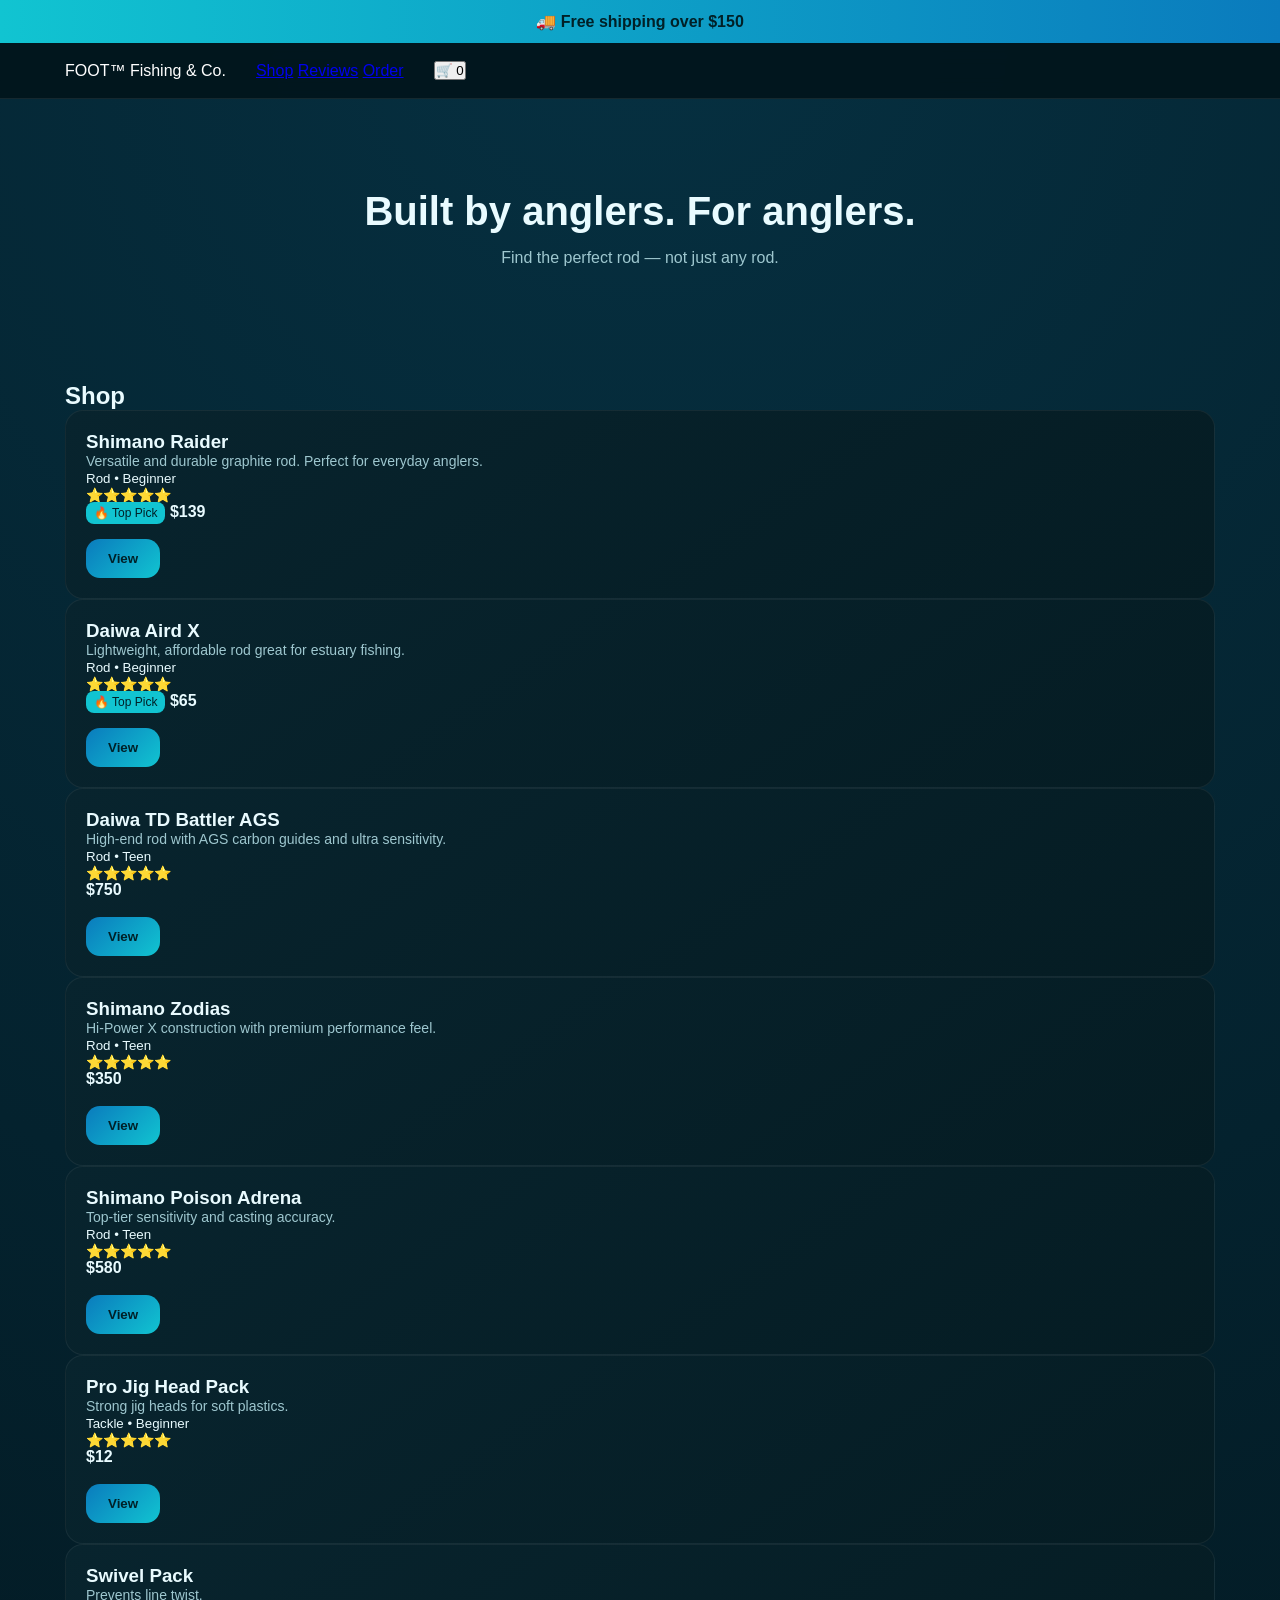
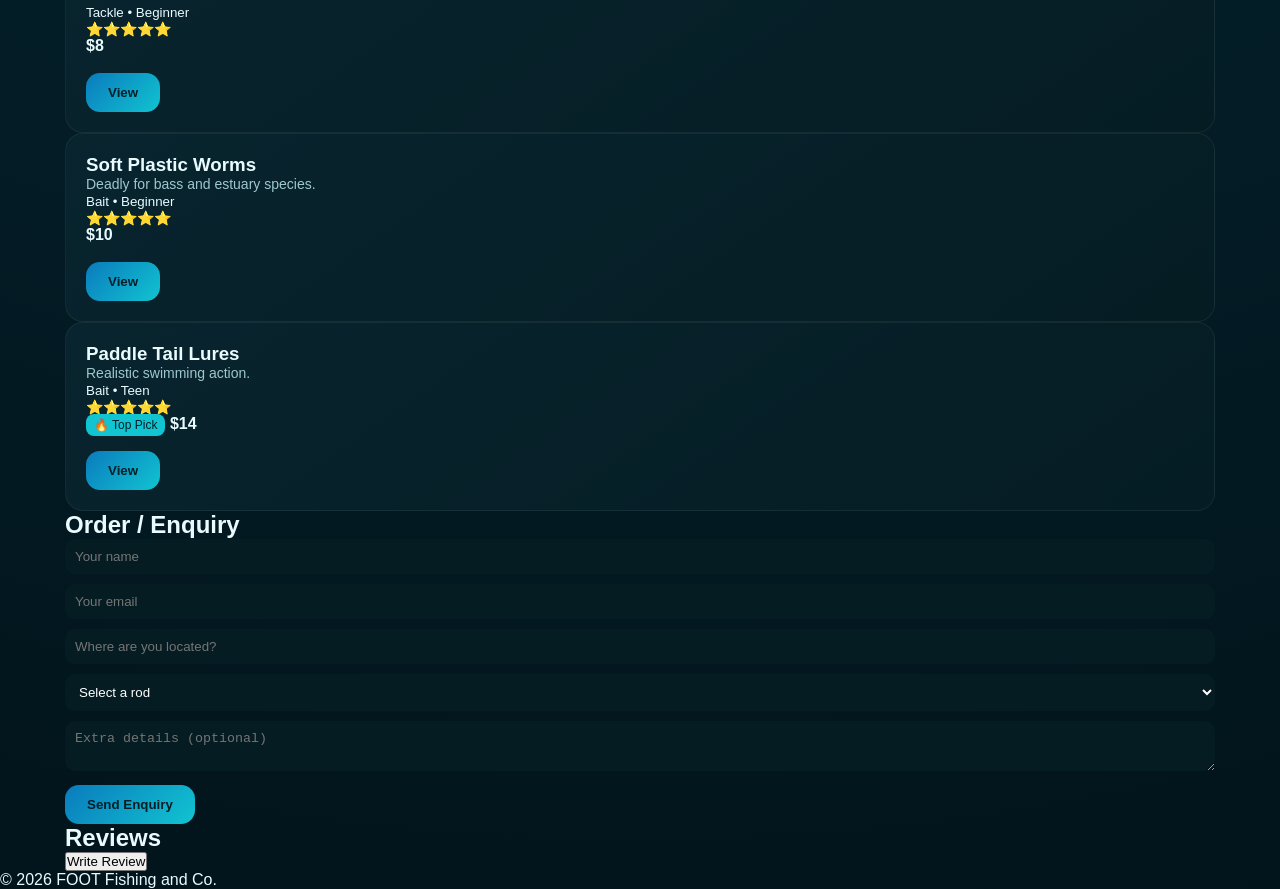
==== index.html @ 3fd2595d "Refactor index.html for brand and content updates" ====
<!doctype html>
<html lang="en">
<head>
<meta charset="utf-8">
<meta name="viewport" content="width=device-width,initial-scale=1">
<title>FOOT Fishing & Co.</title>

<link rel="stylesheet" href="styles.css">
</head>

<body>

<div class="shipping-bar">
🚚 Free shipping over $150
</div>

<header class="site-header">
<div class="container nav-wrap">

<div class="brand">FOOT™ Fishing & Co.</div>

<nav>
<a href="#shop">Shop</a>
<a href="#reviews">Reviews</a>
<a href="#contact">Order</a>
</nav>

<button id="cart-button">
🛒 <span id="cart-count">0</span>
</button>

</div>
</header>

<section class="hero">
<h1>Built by anglers. For anglers.</h1>
<p>Find the perfect rod — not just any rod.</p>
</section>

<!-- SHOP -->
<section id="shop" class="container">
<h2>Shop</h2>

<div id="product-grid"></div>
</section>

<!-- CONTACT / ORDER FORM -->
<section id="contact" class="container">
<h2>Order / Enquiry</h2>

<form id="order-form">

<input type="text" id="cust-name" placeholder="Your name" required>

<input type="email" id="cust-email" placeholder="Your email" required>

<input type="text" id="location" placeholder="Where are you located?" required>

<select id="product-select">
<option value="">Select a rod</option>
</select>

<textarea id="message" placeholder="Extra details (optional)"></textarea>

<button type="submit" class="btn primary">Send Enquiry</button>

</form>
</section>

<!-- REVIEWS -->
<section id="reviews" class="container">
<h2>Reviews</h2>

<button id="open-review">Write Review</button>

<div id="review-list"></div>
</section>

<footer>
© 2026 FOOT Fishing and Co.
</footer>

<script src="products.js"></script>
<script src="app.js"></script>

</body>
</html>
---- styles.css ----
:root{
  --bg:#02141b;
  --card:#08242e;
  --accent:#11c4d1;
  --accent2:#0a7bbd;
  --text:#e9fbff;
  --muted:#9ec7cf;
}

/* RESET */
*{
  box-sizing:border-box;
  margin:0;
  padding:0;
}

body{
  font-family:'Segoe UI', sans-serif;
  background:radial-gradient(circle at top,#063041,#02141b);
  color:var(--text);
}

/* LAYOUT */
.container{
  width:92%;
  max-width:1150px;
  margin:auto;
}

/* SHIPPING BAR */
.shipping-bar{
  text-align:center;
  padding:12px;
  font-weight:800;
  background:linear-gradient(90deg,#11c4d1,#0a7bbd);
  color:#012027;
}

/* HEADER */
.site-header{
  position:sticky;
  top:0;
  background:rgba(2,20,27,0.9);
  backdrop-filter:blur(10px);
  border-bottom:1px solid rgba(255,255,255,.08);
}

.nav-wrap{
  display:flex;
  align-items:center;
  padding:18px 0;
  gap:30px;
}

/* BRAND */
.brand{
  display:flex;
  align-items:center;
  gap:12px;
  text-decoration:none;
  color:white;
}

.brand-mark{
  background:linear-gradient(135deg,var(--accent2),var(--accent));
  padding:10px 14px;
  border-radius:12px;
  font-weight:900;
}

.brand-copy small{
  color:var(--muted);
  font-size:12px;
}

/* NAV */
.nav{
  margin-left:auto;
  display:flex;
  gap:40px;
}

.nav a{
  text-decoration:none;
  color:var(--muted);
  font-weight:700;
}

.nav a:hover{
  color:white;
}

/* HERO */
.hero{
  text-align:center;
  padding:90px 0;
}

.hero h1{
  font-size:40px;
}

.hero p{
  color:var(--muted);
  margin:15px 0 25px;
}

/* BUTTONS */
.btn{
  padding:12px 22px;
  border-radius:14px;
  border:none;
  font-weight:800;
  cursor:pointer;
  transition:.2s;
}

.btn.primary{
  background:linear-gradient(135deg,var(--accent2),var(--accent));
  color:#012027;
}

.btn.primary:hover{
  transform:scale(1.05);
}

/* CART BUTTON */
.cart-button{
  background:linear-gradient(135deg,var(--accent2),var(--accent));
  border:none;
  padding:10px 16px;
  border-radius:12px;
  font-weight:800;
  cursor:pointer;
  color:#012027;
}

/* SECTIONS */
.section{
  padding:60px 0;
}

/* FILTERS */
.filter-row{
  display:flex;
  gap:12px;
  margin-bottom:25px;
}

.filter{
  padding:10px 16px;
  border-radius:10px;
  background:#063041;
  color:var(--muted);
  border:none;
  cursor:pointer;
}

.filter.active,
.filter:hover{
  background:var(--accent);
  color:#012027;
}

/* PRODUCTS */
.product-grid{
  display:grid;
  grid-template-columns:repeat(auto-fit,minmax(260px,1fr));
  gap:25px;
}

.product-card{
  background:linear-gradient(145deg,#08242e,#051c23);
  border-radius:18px;
  padding:20px;
  border:1px solid rgba(255,255,255,.06);
}

.product-card:hover{
  transform:translateY(-6px);
}

.product-card p{
  color:var(--muted);
  font-size:14px;
}

/* BADGE */
.badge{
  background:var(--accent);
  color:#012027;
  padding:4px 8px;
  border-radius:8px;
  font-size:12px;
}

/* RATING */
.rating{
  color:#ffd700;
}

/* CART */
.cart-item{
  display:flex;
  justify-content:space-between;
  align-items:center;
  margin-bottom:10px;
  background:#051c23;
  padding:10px;
  border-radius:10px;
}

.qty-controls{
  display:flex;
  gap:10px;
}

.qty-controls button{
  padding:5px 10px;
  border:none;
  border-radius:6px;
  background:var(--accent);
  cursor:pointer;
}

/* SHIPPING PROGRESS */
.shipping-progress{
  background:#063041;
  padding:12px;
  border-radius:10px;
  margin-bottom:15px;
  text-align:center;
  font-weight:700;
}

.shipping-success{
  background:#11c4d1;
  color:#012027;
}

.progress-bar{
  height:8px;
  background:#02141b;
  border-radius:10px;
  margin-top:8px;
  overflow:hidden;
}

.progress-fill{
  height:100%;
  background:linear-gradient(90deg,#11c4d1,#0a7bbd);
  width:0%;
}

/* MODALS */
.modal{
  position:fixed;
  inset:0;
  display:none;
  justify-content:center;
  align-items:center;
  background:rgba(0,0,0,.6);
}

.modal:not(.hidden){
  display:flex;
}

.modal-box{
  background:var(--card);
  padding:25px;
  border-radius:16px;
  width:90%;
  max-width:500px;
}

.hidden{
  display:none !important;
}

/* FORM */
input, textarea, select{
  width:100%;
  padding:10px;
  margin-bottom:10px;
  border-radius:10px;
  border:none;
  background:#051c23;
  color:white;
}

/* FOOTER */
.site-footer{
  text-align:center;
  padding:25px;
  color:var(--muted);
}
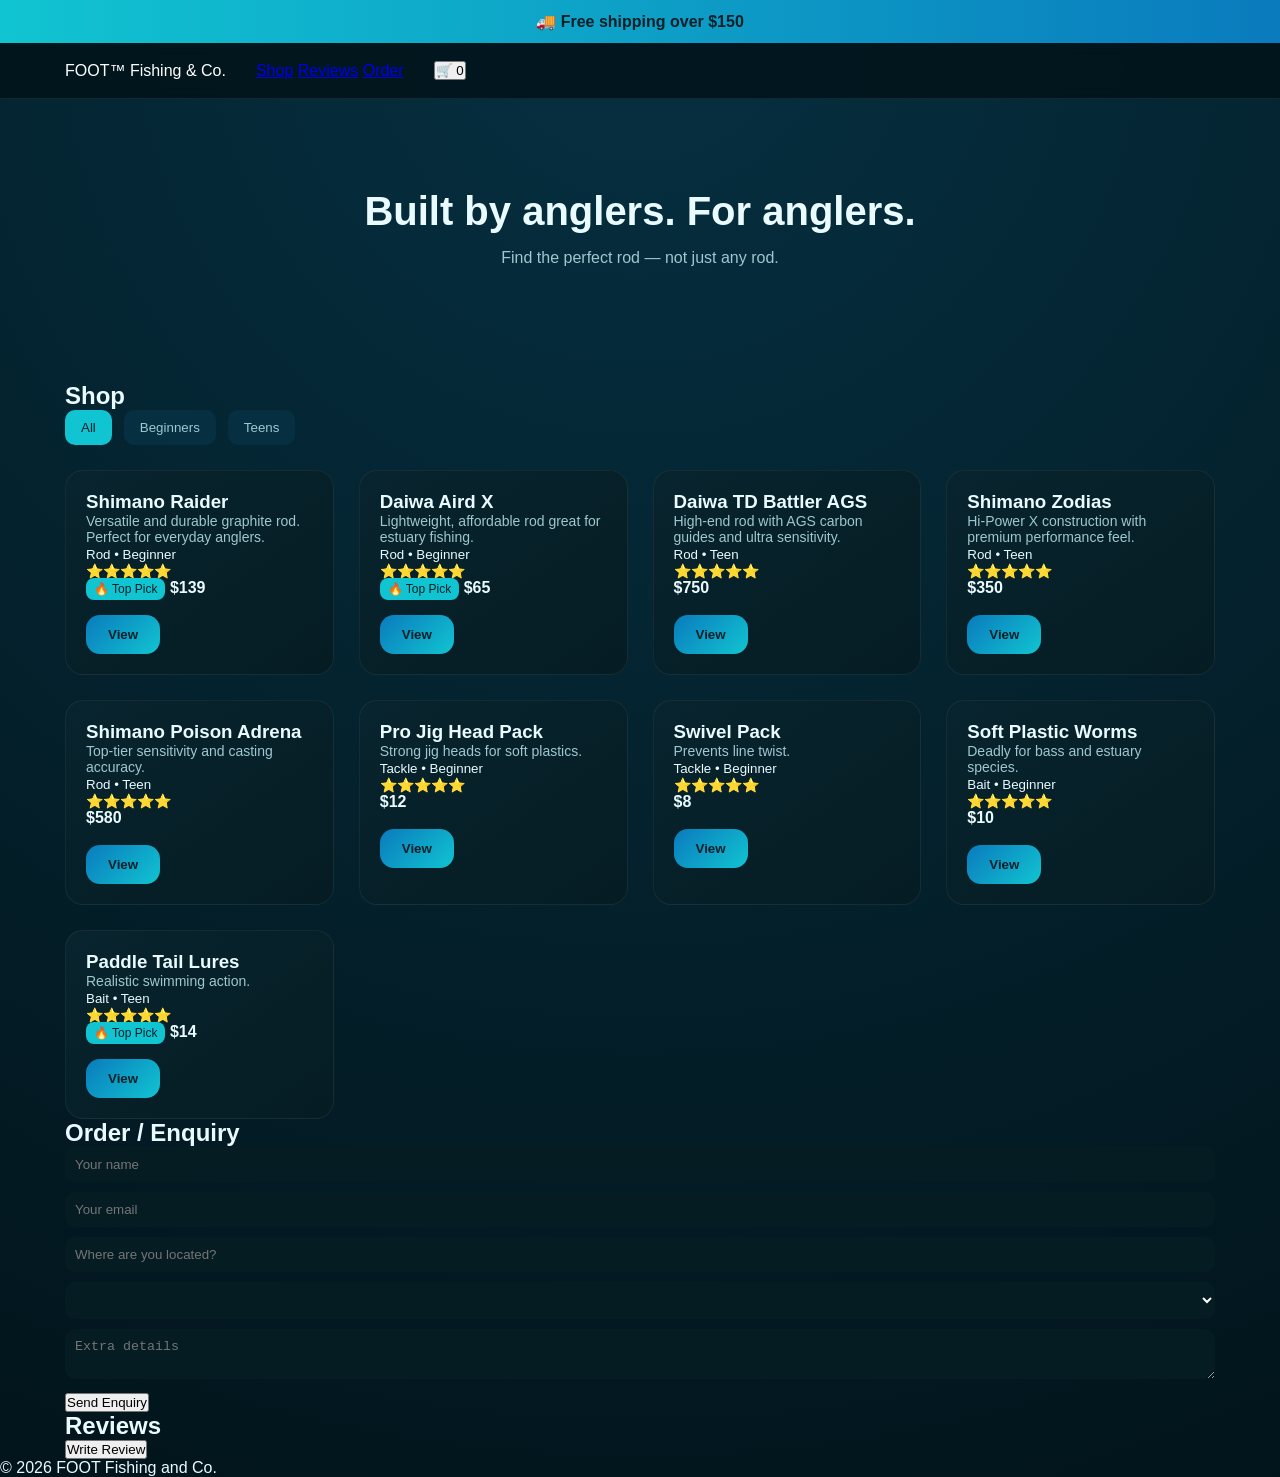
==== commit 8cd915fb: "Implement shop section and modals for cart and reviews Added shop section with product filters and c" ====
--- a/index.html
+++ b/index.html
@@ -37,32 +37,35 @@
 <p>Find the perfect rod — not just any rod.</p>
 </section>
 
-<!-- SHOP -->
 <section id="shop" class="container">
+
 <h2>Shop</h2>
 
-<div id="product-grid"></div>
+<div class="filter-row">
+<button class="filter active" data-category="all">All</button>
+<button class="filter" data-category="Beginner">Beginners</button>
+<button class="filter" data-category="Teen">Teens</button>
+</div>
+
+<div id="product-grid" class="product-grid"></div>
+
 </section>
 
-<!-- CONTACT / ORDER FORM -->
+<!-- ORDER FORM -->
 <section id="contact" class="container">
 <h2>Order / Enquiry</h2>
 
 <form id="order-form">
 
 <input type="text" id="cust-name" placeholder="Your name" required>
-
 <input type="email" id="cust-email" placeholder="Your email" required>
-
 <input type="text" id="location" placeholder="Where are you located?" required>
 
-<select id="product-select">
-<option value="">Select a rod</option>
-</select>
+<select id="product-select"></select>
 
-<textarea id="message" placeholder="Extra details (optional)"></textarea>
+<textarea id="message" placeholder="Extra details"></textarea>
 
-<button type="submit" class="btn primary">Send Enquiry</button>
+<button type="submit">Send Enquiry</button>
 
 </form>
 </section>
@@ -76,6 +79,51 @@
 <div id="review-list"></div>
 </section>
 
+<!-- CART -->
+<div class="modal hidden" id="cart-modal">
+<div class="modal-box">
+<button id="close-cart">Close</button>
+
+<h2>Your Cart</h2>
+
+<div id="shipping-progress"></div>
+
+<div id="cart-items"></div>
+<h3 id="cart-total">Total: $0</h3>
+</div>
+</div>
+
+<!-- PRODUCT MODAL -->
+<div class="modal hidden" id="product-modal">
+<div class="modal-box">
+<button id="close-product">Close</button>
+<div id="product-content"></div>
+</div>
+</div>
+
+<!-- REVIEW MODAL -->
+<div class="modal hidden" id="review-modal">
+<div class="modal-box">
+<button id="close-review">Close</button>
+
+<form id="review-form">
+<input id="review-name" placeholder="Name (or Anonymous)">
+<select id="review-product"></select>
+
+<select id="review-rating">
+<option value="5">5</option>
+<option value="4">4</option>
+<option value="3">3</option>
+</select>
+
+<input id="review-title" placeholder="Title" required>
+<textarea id="review-body"></textarea>
+
+<button type="submit">Post</button>
+</form>
+</div>
+</div>
+
 <footer>
 © 2026 FOOT Fishing and Co.
 </footer>
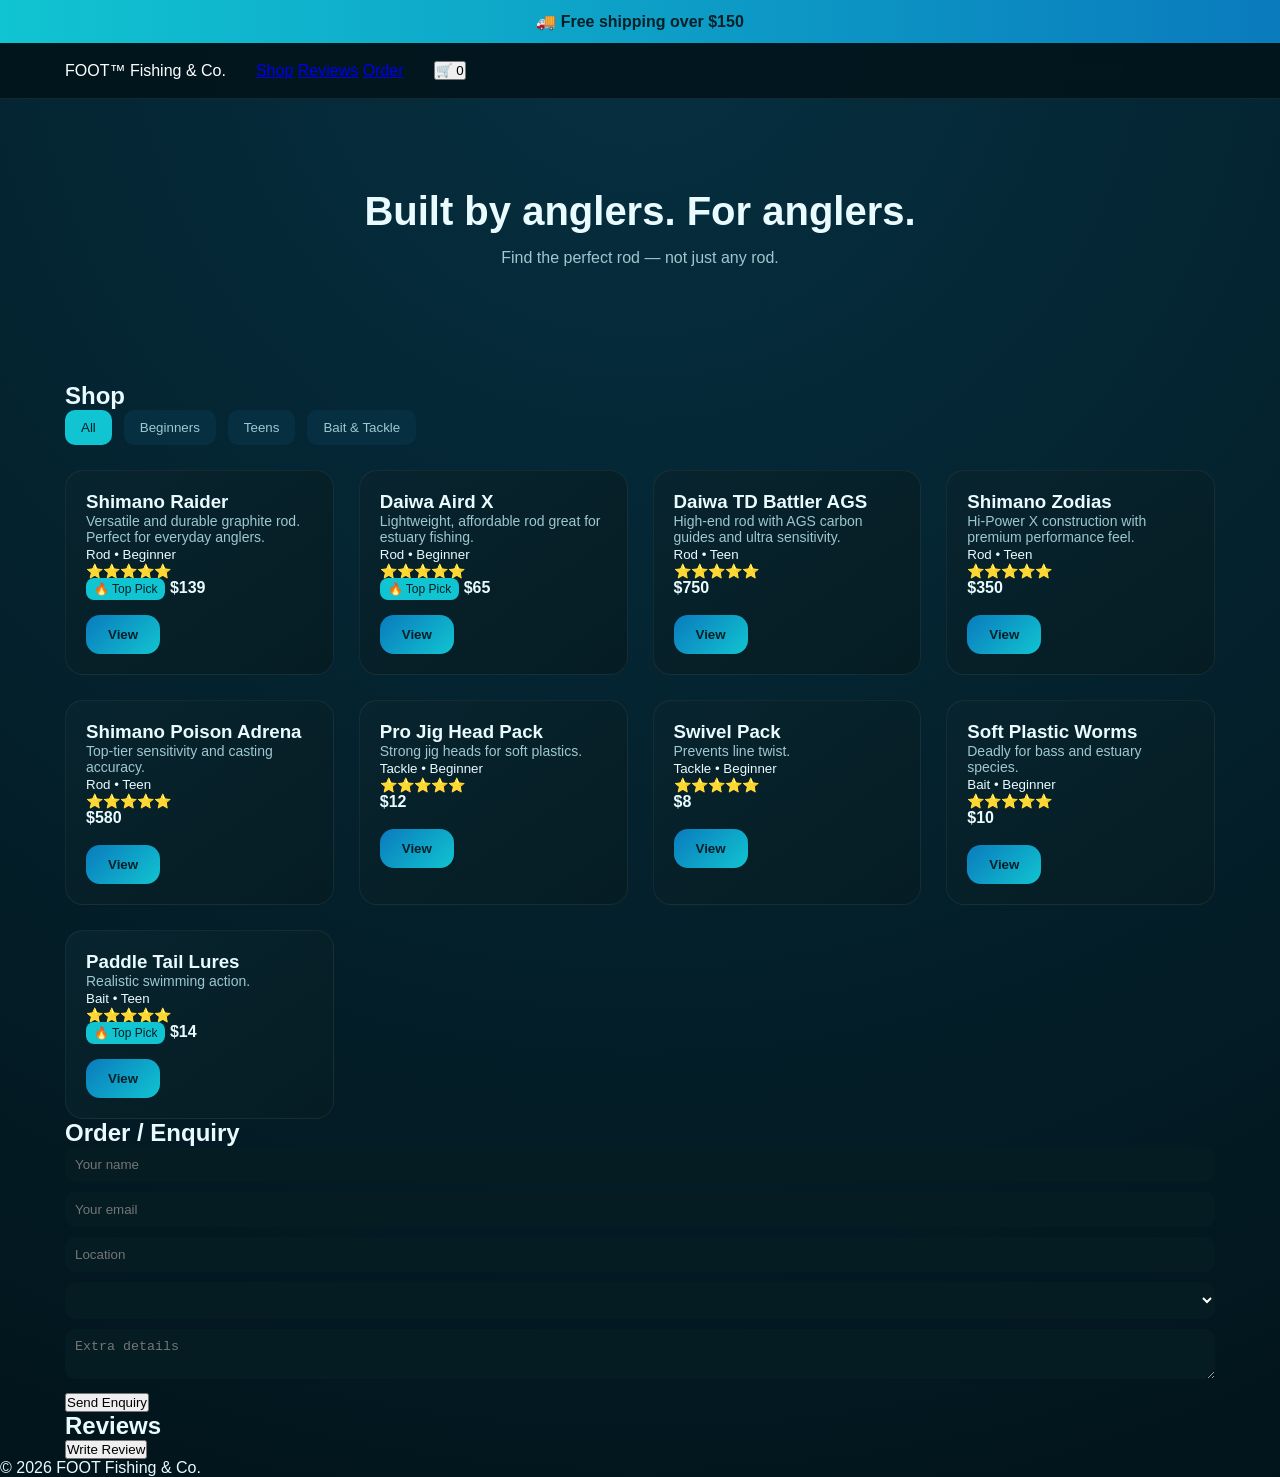
==== commit c06b6f1a: "Refactor HTML structure and update placeholders" ====
--- a/index.html
+++ b/index.html
@@ -25,9 +25,7 @@
 <a href="#contact">Order</a>
 </nav>
 
-<button id="cart-button">
-🛒 <span id="cart-count">0</span>
-</button>
+<button id="cart-button">🛒 <span id="cart-count">0</span></button>
 
 </div>
 </header>
@@ -45,28 +43,27 @@
 <button class="filter active" data-category="all">All</button>
 <button class="filter" data-category="Beginner">Beginners</button>
 <button class="filter" data-category="Teen">Teens</button>
+<button class="filter" data-category="Tackle">Bait & Tackle</button>
 </div>
 
 <div id="product-grid" class="product-grid"></div>
 
 </section>
 
-<!-- ORDER FORM -->
+<!-- ORDER -->
 <section id="contact" class="container">
 <h2>Order / Enquiry</h2>
 
 <form id="order-form">
-
-<input type="text" id="cust-name" placeholder="Your name" required>
-<input type="email" id="cust-email" placeholder="Your email" required>
-<input type="text" id="location" placeholder="Where are you located?" required>
+<input id="cust-name" placeholder="Your name" required>
+<input id="cust-email" placeholder="Your email" required>
+<input id="location" placeholder="Location" required>
 
 <select id="product-select"></select>
 
 <textarea id="message" placeholder="Extra details"></textarea>
 
 <button type="submit">Send Enquiry</button>
-
 </form>
 </section>
 
@@ -75,7 +72,6 @@
 <h2>Reviews</h2>
 
 <button id="open-review">Write Review</button>
-
 <div id="review-list"></div>
 </section>
 
@@ -87,9 +83,9 @@
 <h2>Your Cart</h2>
 
 <div id="shipping-progress"></div>
-
 <div id="cart-items"></div>
 <h3 id="cart-total">Total: $0</h3>
+
 </div>
 </div>
 
@@ -107,7 +103,7 @@
 <button id="close-review">Close</button>
 
 <form id="review-form">
-<input id="review-name" placeholder="Name (or Anonymous)">
+<input id="review-name" placeholder="Name (optional)">
 <select id="review-product"></select>
 
 <select id="review-rating">
@@ -125,7 +121,7 @@
 </div>
 
 <footer>
-© 2026 FOOT Fishing and Co.
+© 2026 FOOT Fishing & Co.
 </footer>
 
 <script src="products.js"></script>
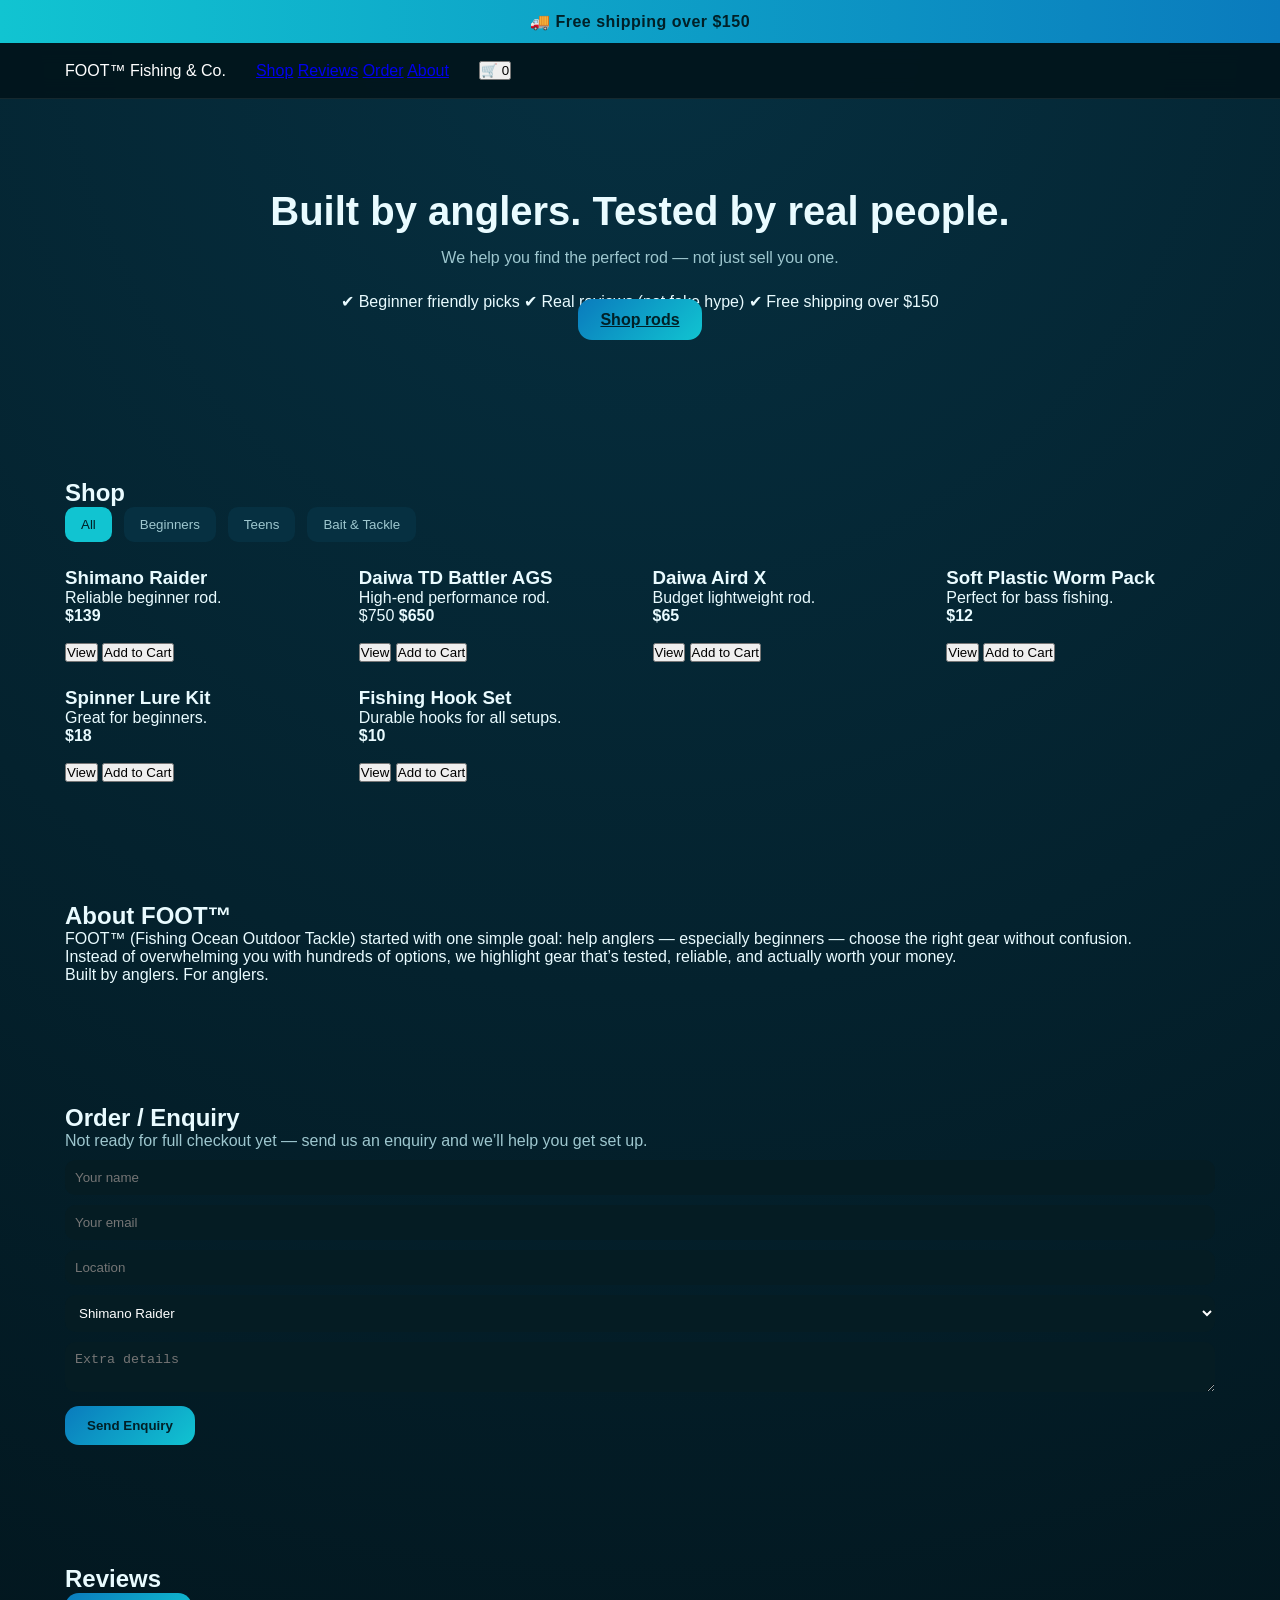
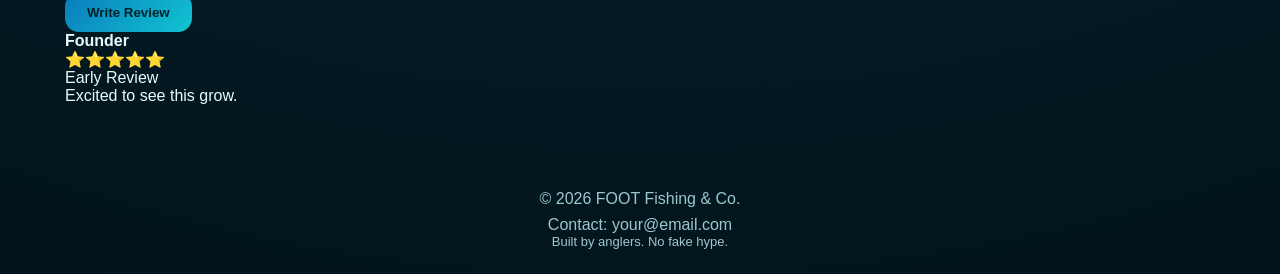
==== commit 4addc4b9: "Update index.html" ====
--- a/index.html
+++ b/index.html
@@ -23,6 +23,7 @@
 <a href="#shop">Shop</a>
 <a href="#reviews">Reviews</a>
 <a href="#contact">Order</a>
+<a href="#about">About</a>
 </nav>
 
 <button id="cart-button">🛒 <span id="cart-count">0</span></button>
@@ -30,12 +31,26 @@
 </div>
 </header>
 
+<!-- HERO -->
 <section class="hero">
-<h1>Built by anglers. For anglers.</h1>
-<p>Find the perfect rod — not just any rod.</p>
+<div class="container">
+
+<h1>Built by anglers. Tested by real people.</h1>
+<p>We help you find the perfect rod — not just sell you one.</p>
+
+<div class="hero-trust">
+<span>✔ Beginner friendly picks</span>
+<span>✔ Real reviews (not fake hype)</span>
+<span>✔ Free shipping over $150</span>
+</div>
+
+<a href="#shop" class="btn primary">Shop rods</a>
+
+</div>
 </section>
 
-<section id="shop" class="container">
+<!-- SHOP -->
+<section id="shop" class="container section">
 
 <h2>Shop</h2>
 
@@ -50,9 +65,33 @@
 
 </section>
 
+<!-- ABOUT (TRUST BOOST) -->
+<section id="about" class="container section">
+<h2>About FOOT™</h2>
+
+<p>
+FOOT™ (Fishing Ocean Outdoor Tackle) started with one simple goal:
+help anglers — especially beginners — choose the right gear without confusion.
+</p>
+
+<p>
+Instead of overwhelming you with hundreds of options, we highlight gear that’s
+tested, reliable, and actually worth your money.
+</p>
+
+<p>
+Built by anglers. For anglers.
+</p>
+
+</section>
+
 <!-- ORDER -->
-<section id="contact" class="container">
+<section id="contact" class="container section">
 <h2>Order / Enquiry</h2>
+
+<p style="color:var(--muted); margin-bottom:10px;">
+Not ready for full checkout yet — send us an enquiry and we’ll help you get set up.
+</p>
 
 <form id="order-form">
 <input id="cust-name" placeholder="Your name" required>
@@ -63,15 +102,15 @@
 
 <textarea id="message" placeholder="Extra details"></textarea>
 
-<button type="submit">Send Enquiry</button>
+<button type="submit" class="btn primary">Send Enquiry</button>
 </form>
 </section>
 
 <!-- REVIEWS -->
-<section id="reviews" class="container">
+<section id="reviews" class="container section">
 <h2>Reviews</h2>
 
-<button id="open-review">Write Review</button>
+<button id="open-review" class="btn primary">Write Review</button>
 <div id="review-list"></div>
 </section>
 
@@ -115,13 +154,22 @@
 <input id="review-title" placeholder="Title" required>
 <textarea id="review-body"></textarea>
 
-<button type="submit">Post</button>
+<button type="submit" class="btn primary">Post</button>
 </form>
 </div>
 </div>
 
-<footer>
-© 2026 FOOT Fishing & Co.
+<!-- FOOTER (TRUST BOOST) -->
+<footer class="site-footer">
+<p>© 2026 FOOT Fishing & Co.</p>
+
+<p style="margin-top:8px;">
+Contact: your@email.com
+</p>
+
+<p style="font-size:13px; color:var(--muted);">
+Built by anglers. No fake hype.
+</p>
 </footer>
 
 <script src="products.js"></script>
--- a/styles.css
+++ b/styles.css
@@ -34,6 +34,7 @@
   font-weight:800;
   background:linear-gradient(90deg,#11c4d1,#0a7bbd);
   color:#012027;
+  letter-spacing:.5px;
 }
 
 /* HEADER */
@@ -84,6 +85,7 @@
   text-decoration:none;
   color:var(--muted);
   font-weight:700;
+  transition:.2s;
 }
 
 .nav a:hover{
@@ -133,6 +135,11 @@
   font-weight:800;
   cursor:pointer;
   color:#012027;
+  transition:.2s;
+}
+
+.cart-button:hover{
+  transform:scale(1.05);
 }
 
 /* SECTIONS */
@@ -154,6 +161,7 @@
   color:var(--muted);
   border:none;
   cursor:pointer;
+  transition:.2s;
 }
 
 .filter.active,
@@ -174,6 +182,7 @@
   border-radius:18px;
   padding:20px;
   border:1px solid rgba(255,255,255,.06);
+  transition:.2s;
 }
 
 .product-card:hover{
@@ -229,27 +238,30 @@
   padding:12px;
   border-radius:10px;
   margin-bottom:15px;
+  font-weight:700;
   text-align:center;
-  font-weight:700;
-}
-
+}
+
+/* SUCCESS STATE */
 .shipping-success{
   background:#11c4d1;
   color:#012027;
 }
 
+/* PROGRESS BAR */
 .progress-bar{
   height:8px;
   background:#02141b;
   border-radius:10px;
+  overflow:hidden;
   margin-top:8px;
-  overflow:hidden;
 }
 
 .progress-fill{
   height:100%;
   background:linear-gradient(90deg,#11c4d1,#0a7bbd);
   width:0%;
+  transition:.4s;
 }
 
 /* MODALS */
@@ -274,6 +286,7 @@
   max-width:500px;
 }
 
+/* HIDDEN */
 .hidden{
   display:none !important;
 }
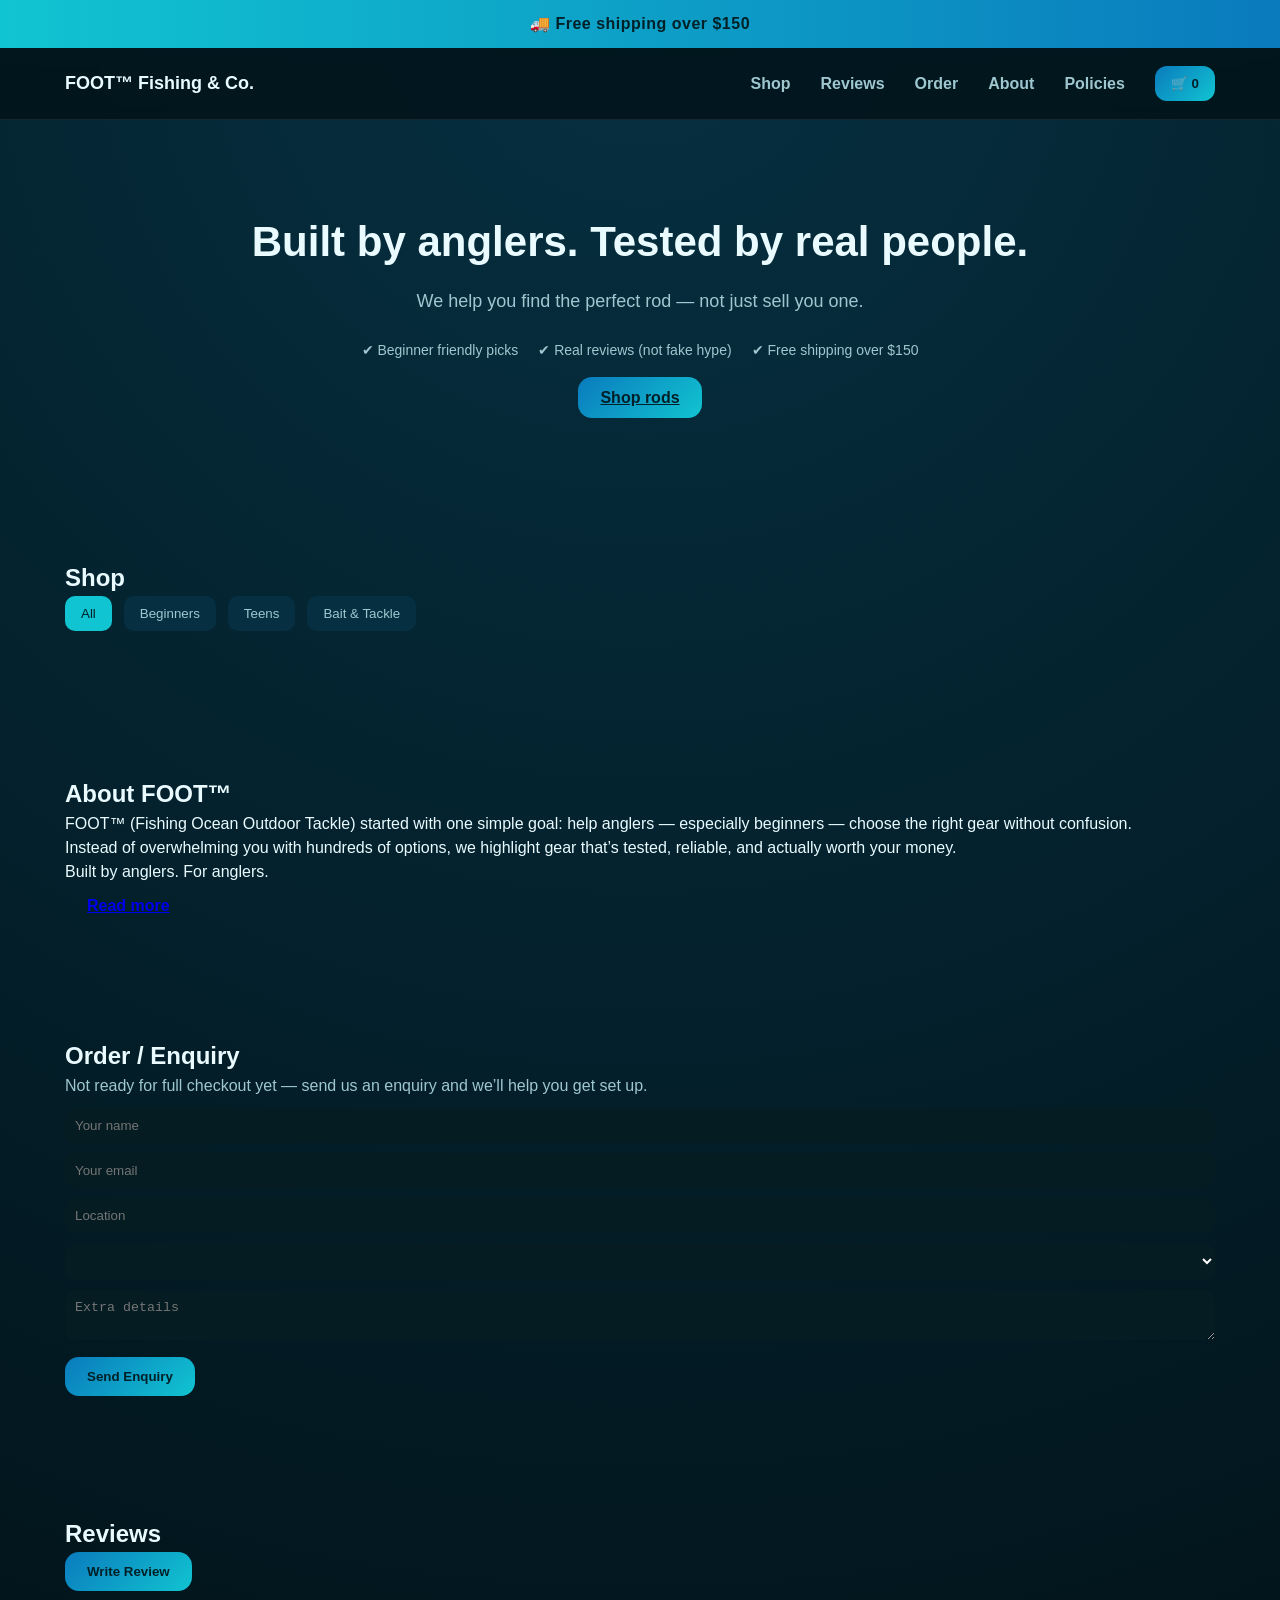
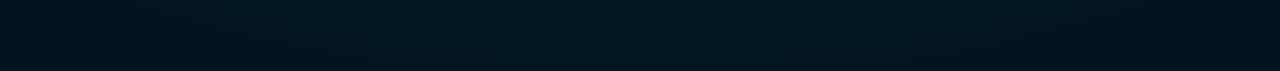
==== commit c6f553da: "Update index.html with new policies link and cart button Added a link to the policies page and updat" ====
--- a/index.html
+++ b/index.html
@@ -6,6 +6,12 @@
 <title>FOOT Fishing & Co.</title>
 
 <link rel="stylesheet" href="styles.css">
+
+<!-- ✅ Manifest (app feel) -->
+<link rel="manifest" href="manifest.json">
+
+<!-- ✅ Favicon -->
+<link rel="icon" type="image/png" href="logo.png">
 </head>
 
 <body>
@@ -19,14 +25,17 @@
 
 <div class="brand">FOOT™ Fishing & Co.</div>
 
-<nav>
+<nav class="nav">
 <a href="#shop">Shop</a>
 <a href="#reviews">Reviews</a>
 <a href="#contact">Order</a>
 <a href="#about">About</a>
+<a href="policies.html">Policies</a> <!-- ✅ NEW -->
 </nav>
 
-<button id="cart-button">🛒 <span id="cart-count">0</span></button>
+<button id="cart-button" class="cart-button">
+🛒 <span id="cart-count">0</span>
+</button>
 
 </div>
 </header>
@@ -83,6 +92,11 @@
 Built by anglers. For anglers.
 </p>
 
+<!-- ✅ Link to full page -->
+<p style="margin-top:10px;">
+<a href="about.html" class="btn">Read more</a>
+</p>
+
 </section>
 
 <!-- ORDER -->
@@ -121,7 +135,7 @@
 
 <h2>Your Cart</h2>
 
-<div id="shipping-progress"></div>
+<div id="shipping-progress" class="shipping-progress"></div>
 <div id="cart-items"></div>
 <h3 id="cart-total">Total: $0</h3>
 
@@ -152,28 +166,4 @@
 </select>
 
 <input id="review-title" placeholder="Title" required>
-<textarea id="review-body"></textarea>
-
-<button type="submit" class="btn primary">Post</button>
-</form>
-</div>
-</div>
-
-<!-- FOOTER (TRUST BOOST) -->
-<footer class="site-footer">
-<p>© 2026 FOOT Fishing & Co.</p>
-
-<p style="margin-top:8px;">
-Contact: your@email.com
-</p>
-
-<p style="font-size:13px; color:var(--muted);">
-Built by anglers. No fake hype.
-</p>
-</footer>
-
-<script src="products.js"></script>
-<script src="app.js"></script>
-
-</body>
-</html>
+<textarea id="review-body"></
--- a/styles.css
+++ b/styles.css
@@ -18,6 +18,7 @@
   font-family:'Segoe UI', sans-serif;
   background:radial-gradient(circle at top,#063041,#02141b);
   color:var(--text);
+  line-height:1.5;
 }
 
 /* LAYOUT */
@@ -44,6 +45,7 @@
   background:rgba(2,20,27,0.9);
   backdrop-filter:blur(10px);
   border-bottom:1px solid rgba(255,255,255,.08);
+  z-index:10;
 }
 
 .nav-wrap{
@@ -55,40 +57,25 @@
 
 /* BRAND */
 .brand{
-  display:flex;
-  align-items:center;
-  gap:12px;
+  font-weight:900;
+  font-size:18px;
+}
+
+/* NAV */
+nav{
+  margin-left:auto;
+  display:flex;
+  gap:30px;
+}
+
+nav a{
   text-decoration:none;
-  color:white;
-}
-
-.brand-mark{
-  background:linear-gradient(135deg,var(--accent2),var(--accent));
-  padding:10px 14px;
-  border-radius:12px;
-  font-weight:900;
-}
-
-.brand-copy small{
-  color:var(--muted);
-  font-size:12px;
-}
-
-/* NAV */
-.nav{
-  margin-left:auto;
-  display:flex;
-  gap:40px;
-}
-
-.nav a{
-  text-decoration:none;
   color:var(--muted);
   font-weight:700;
   transition:.2s;
 }
 
-.nav a:hover{
+nav a:hover{
   color:white;
 }
 
@@ -99,12 +86,24 @@
 }
 
 .hero h1{
-  font-size:40px;
+  font-size:42px;
 }
 
 .hero p{
   color:var(--muted);
   margin:15px 0 25px;
+  font-size:18px;
+}
+
+/* HERO TRUST */
+.hero-trust{
+  display:flex;
+  justify-content:center;
+  gap:20px;
+  flex-wrap:wrap;
+  margin-bottom:25px;
+  font-size:14px;
+  color:var(--muted);
 }
 
 /* BUTTONS */
@@ -127,7 +126,7 @@
 }
 
 /* CART BUTTON */
-.cart-button{
+#cart-button{
   background:linear-gradient(135deg,var(--accent2),var(--accent));
   border:none;
   padding:10px 16px;
@@ -138,7 +137,7 @@
   transition:.2s;
 }
 
-.cart-button:hover{
+#cart-button:hover{
   transform:scale(1.05);
 }
 
@@ -152,6 +151,7 @@
   display:flex;
   gap:12px;
   margin-bottom:25px;
+  flex-wrap:wrap;
 }
 
 .filter{
@@ -183,12 +183,17 @@
   padding:20px;
   border:1px solid rgba(255,255,255,.06);
   transition:.2s;
+  position:relative;
 }
 
 .product-card:hover{
   transform:translateY(-6px);
 }
 
+.product-card h3{
+  margin-bottom:8px;
+}
+
 .product-card p{
   color:var(--muted);
   font-size:14px;
@@ -196,16 +201,40 @@
 
 /* BADGE */
 .badge{
+  position:absolute;
+  top:12px;
+  right:12px;
   background:var(--accent);
   color:#012027;
   padding:4px 8px;
   border-radius:8px;
   font-size:12px;
+  font-weight:700;
 }
 
 /* RATING */
 .rating{
   color:#ffd700;
+  margin:8px 0;
+}
+
+/* PRICE */
+.price{
+  margin:10px 0;
+  font-size:18px;
+}
+
+.old{
+  text-decoration:line-through;
+  color:var(--muted);
+  margin-right:8px;
+}
+
+/* CARD ACTIONS */
+.card-actions{
+  display:flex;
+  gap:10px;
+  margin-top:10px;
 }
 
 /* CART */
@@ -217,19 +246,6 @@
   background:#051c23;
   padding:10px;
   border-radius:10px;
-}
-
-.qty-controls{
-  display:flex;
-  gap:10px;
-}
-
-.qty-controls button{
-  padding:5px 10px;
-  border:none;
-  border-radius:6px;
-  background:var(--accent);
-  cursor:pointer;
 }
 
 /* SHIPPING PROGRESS */
@@ -240,28 +256,6 @@
   margin-bottom:15px;
   font-weight:700;
   text-align:center;
-}
-
-/* SUCCESS STATE */
-.shipping-success{
-  background:#11c4d1;
-  color:#012027;
-}
-
-/* PROGRESS BAR */
-.progress-bar{
-  height:8px;
-  background:#02141b;
-  border-radius:10px;
-  overflow:hidden;
-  margin-top:8px;
-}
-
-.progress-fill{
-  height:100%;
-  background:linear-gradient(90deg,#11c4d1,#0a7bbd);
-  width:0%;
-  transition:.4s;
 }
 
 /* MODALS */
@@ -302,9 +296,18 @@
   color:white;
 }
 
+/* REVIEWS */
+#review-list{
+  display:grid;
+  gap:20px;
+  margin-top:20px;
+}
+
 /* FOOTER */
 .site-footer{
   text-align:center;
-  padding:25px;
-  color:var(--muted);
-}
+  padding:30px;
+  color:var(--muted);
+  border-top:1px solid rgba(255,255,255,.08);
+  margin-top:40px;
+}
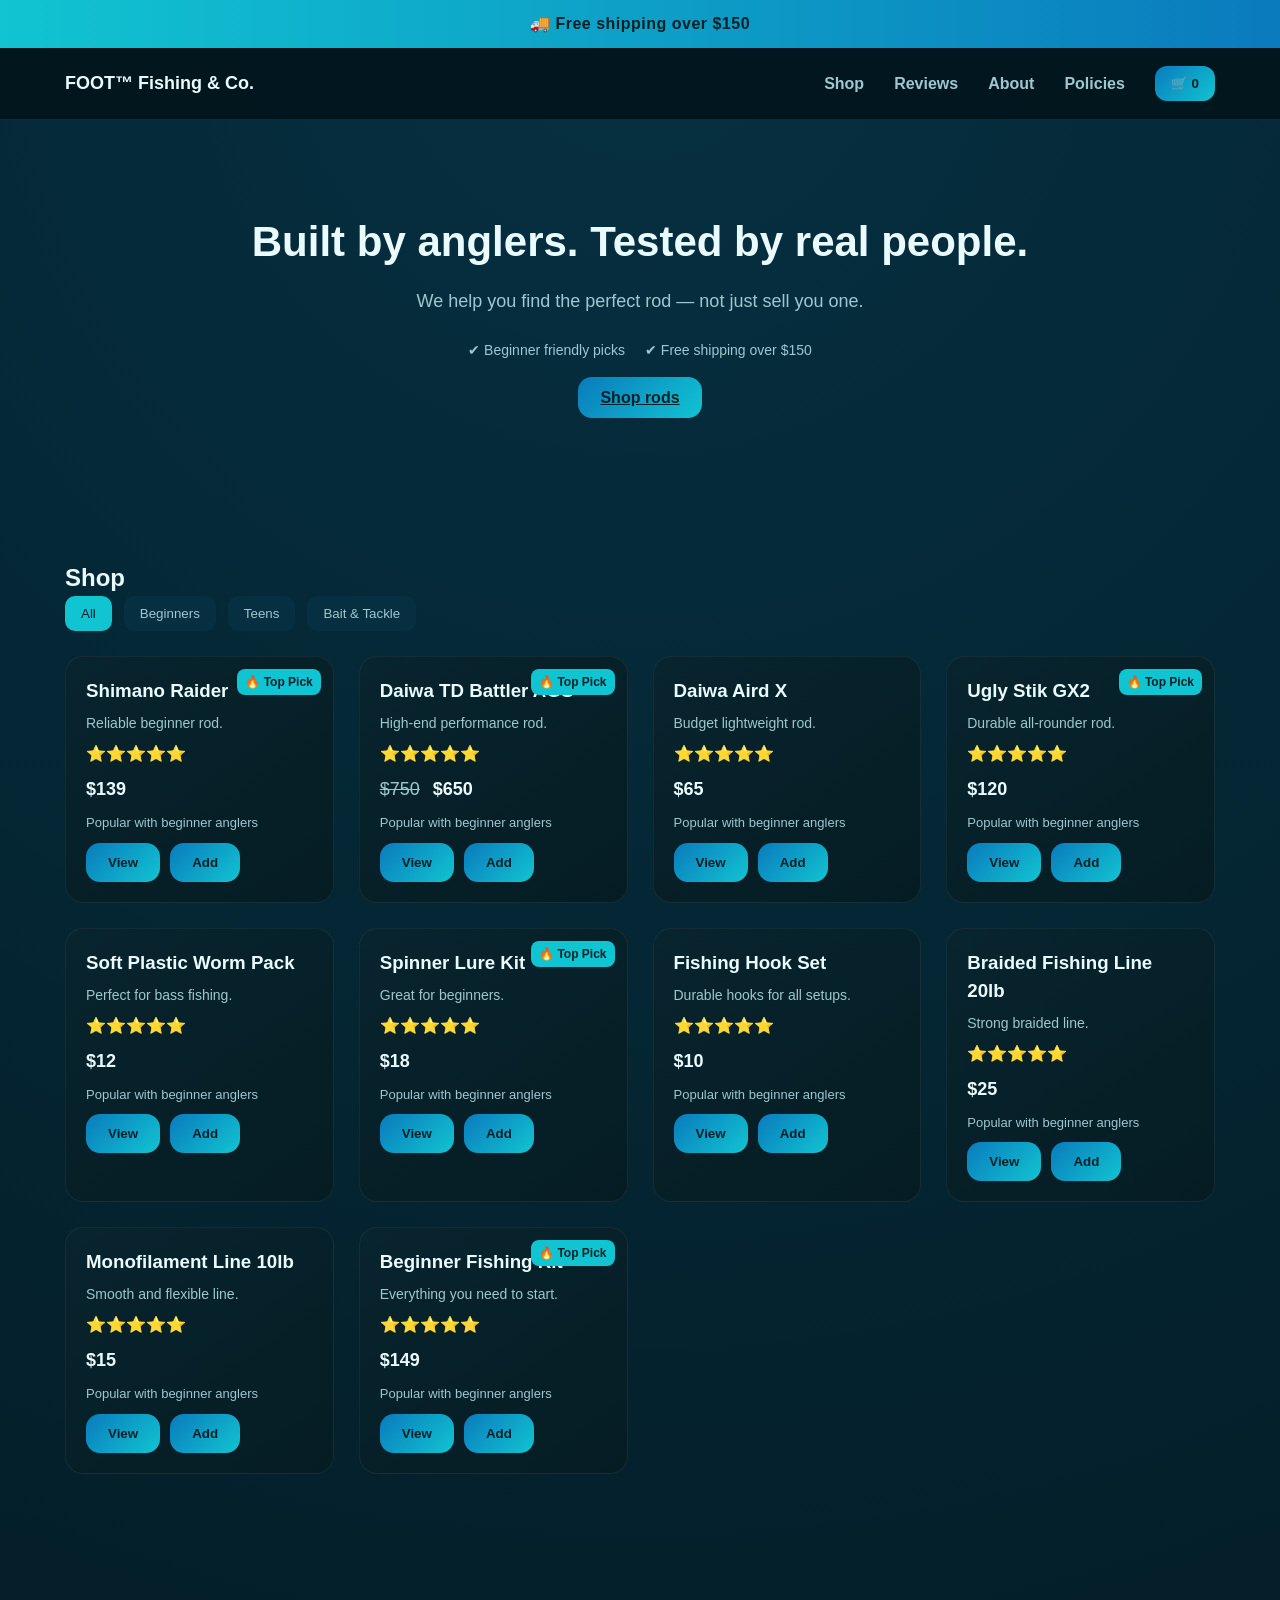
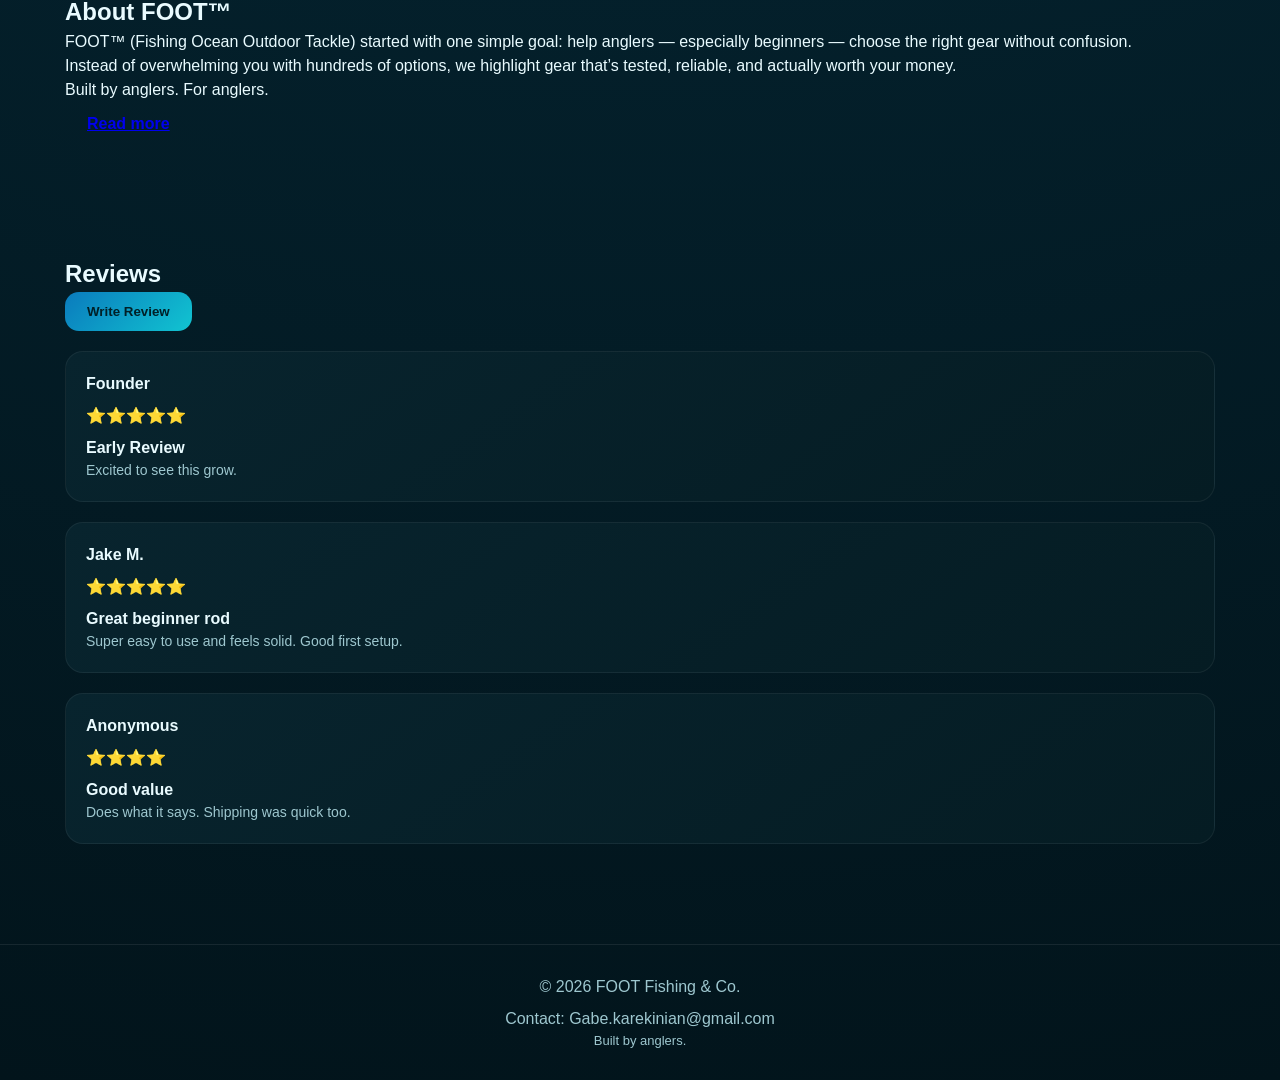
==== commit 30ad493b: "Update index.html" ====
--- a/index.html
+++ b/index.html
@@ -7,10 +7,7 @@
 
 <link rel="stylesheet" href="styles.css">
 
-<!-- ✅ Manifest (app feel) -->
 <link rel="manifest" href="manifest.json">
-
-<!-- ✅ Favicon -->
 <link rel="icon" type="image/png" href="logo.png">
 </head>
 
@@ -28,9 +25,8 @@
 <nav class="nav">
 <a href="#shop">Shop</a>
 <a href="#reviews">Reviews</a>
-<a href="#contact">Order</a>
 <a href="#about">About</a>
-<a href="policies.html">Policies</a> <!-- ✅ NEW -->
+<a href="policies.html">Policies</a>
 </nav>
 
 <button id="cart-button" class="cart-button">
@@ -49,7 +45,6 @@
 
 <div class="hero-trust">
 <span>✔ Beginner friendly picks</span>
-<span>✔ Real reviews (not fake hype)</span>
 <span>✔ Free shipping over $150</span>
 </div>
 
@@ -74,7 +69,7 @@
 
 </section>
 
-<!-- ABOUT (TRUST BOOST) -->
+<!-- ABOUT -->
 <section id="about" class="container section">
 <h2>About FOOT™</h2>
 
@@ -92,32 +87,10 @@
 Built by anglers. For anglers.
 </p>
 
-<!-- ✅ Link to full page -->
 <p style="margin-top:10px;">
 <a href="about.html" class="btn">Read more</a>
 </p>
 
-</section>
-
-<!-- ORDER -->
-<section id="contact" class="container section">
-<h2>Order / Enquiry</h2>
-
-<p style="color:var(--muted); margin-bottom:10px;">
-Not ready for full checkout yet — send us an enquiry and we’ll help you get set up.
-</p>
-
-<form id="order-form">
-<input id="cust-name" placeholder="Your name" required>
-<input id="cust-email" placeholder="Your email" required>
-<input id="location" placeholder="Location" required>
-
-<select id="product-select"></select>
-
-<textarea id="message" placeholder="Extra details"></textarea>
-
-<button type="submit" class="btn primary">Send Enquiry</button>
-</form>
 </section>
 
 <!-- REVIEWS -->
@@ -166,4 +139,53 @@
 </select>
 
 <input id="review-title" placeholder="Title" required>
-<textarea id="review-body"></
+<textarea id="review-body"></textarea>
+
+<button type="submit" class="btn primary">Post</button>
+</form>
+</div>
+</div>
+
+<!-- ✅ ORDER POPUP (NEW SYSTEM) -->
+<div class="modal hidden" id="order-modal">
+<div class="modal-box">
+<button onclick="closeModal('order-modal')">Close</button>
+
+<h2>Order / Enquiry</h2>
+
+<p style="color:var(--muted); margin-bottom:10px;">
+We're not set up for online payments yet — send us an enquiry and we’ll help you out.
+</p>
+
+<form id="order-form">
+<input id="cust-name" placeholder="Your name" required>
+<input id="cust-email" placeholder="Your email" required>
+<input id="location" placeholder="Location" required>
+
+<select id="product-select"></select>
+
+<textarea id="message" placeholder="Extra details"></textarea>
+
+<button type="submit" class="btn primary">Send Enquiry</button>
+</form>
+</div>
+</div>
+
+<!-- FOOTER -->
+<footer class="site-footer">
+<p>© 2026 FOOT Fishing & Co.</p>
+
+<p style="margin-top:8px;">
+Contact: Gabe.karekinian@gmail.com
+</p>
+
+<p style="font-size:13px; color:var(--muted);">
+Built by anglers.
+</p>
+</footer>
+
+<script src="products.js"></script>
+<script src="app.js"></script>
+
+</body>
+</html>
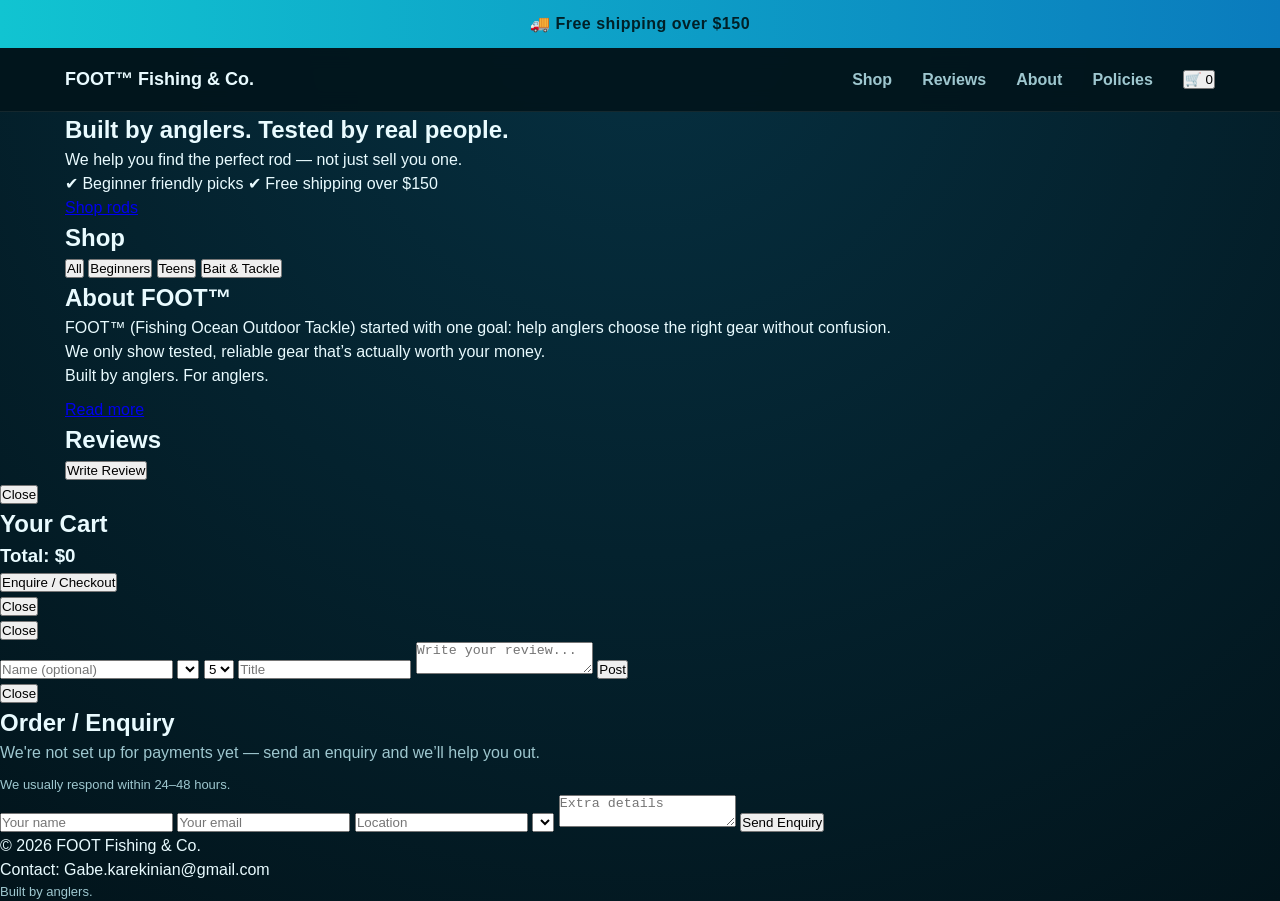
==== commit 7a51702b: "Update index.html" ====
--- a/index.html
+++ b/index.html
@@ -6,7 +6,6 @@
 <title>FOOT Fishing & Co.</title>
 
 <link rel="stylesheet" href="styles.css">
-
 <link rel="manifest" href="manifest.json">
 <link rel="icon" type="image/png" href="logo.png">
 </head>
@@ -74,23 +73,19 @@
 <h2>About FOOT™</h2>
 
 <p>
-FOOT™ (Fishing Ocean Outdoor Tackle) started with one simple goal:
-help anglers — especially beginners — choose the right gear without confusion.
+FOOT™ (Fishing Ocean Outdoor Tackle) started with one goal:
+help anglers choose the right gear without confusion.
 </p>
 
 <p>
-Instead of overwhelming you with hundreds of options, we highlight gear that’s
-tested, reliable, and actually worth your money.
+We only show tested, reliable gear that’s actually worth your money.
 </p>
 
-<p>
-Built by anglers. For anglers.
-</p>
+<p>Built by anglers. For anglers.</p>
 
 <p style="margin-top:10px;">
 <a href="about.html" class="btn">Read more</a>
 </p>
-
 </section>
 
 <!-- REVIEWS -->
@@ -101,16 +96,20 @@
 <div id="review-list"></div>
 </section>
 
-<!-- CART -->
+<!-- CART MODAL -->
 <div class="modal hidden" id="cart-modal">
 <div class="modal-box">
+
 <button id="close-cart">Close</button>
 
 <h2>Your Cart</h2>
 
-<div id="shipping-progress" class="shipping-progress"></div>
+<div id="shipping-progress"></div>
 <div id="cart-items"></div>
+
 <h3 id="cart-total">Total: $0</h3>
+
+<button id="checkout-btn" class="btn primary">Enquire / Checkout</button>
 
 </div>
 </div>
@@ -118,18 +117,23 @@
 <!-- PRODUCT MODAL -->
 <div class="modal hidden" id="product-modal">
 <div class="modal-box">
+
 <button id="close-product">Close</button>
 <div id="product-content"></div>
+
 </div>
 </div>
 
 <!-- REVIEW MODAL -->
 <div class="modal hidden" id="review-modal">
 <div class="modal-box">
+
 <button id="close-review">Close</button>
 
 <form id="review-form">
+
 <input id="review-name" placeholder="Name (optional)">
+
 <select id="review-product"></select>
 
 <select id="review-rating">
@@ -139,49 +143,53 @@
 </select>
 
 <input id="review-title" placeholder="Title" required>
-<textarea id="review-body"></textarea>
+<textarea id="review-body" placeholder="Write your review..."></textarea>
 
 <button type="submit" class="btn primary">Post</button>
+
 </form>
+
 </div>
 </div>
 
-<!-- ✅ ORDER POPUP (NEW SYSTEM) -->
+<!-- ORDER / ENQUIRY MODAL -->
 <div class="modal hidden" id="order-modal">
 <div class="modal-box">
-<button onclick="closeModal('order-modal')">Close</button>
+
+<button id="close-order">Close</button>
 
 <h2>Order / Enquiry</h2>
 
 <p style="color:var(--muted); margin-bottom:10px;">
-We're not set up for online payments yet — send us an enquiry and we’ll help you out.
+We're not set up for payments yet — send an enquiry and we’ll help you out.
+</p>
+
+<p style="font-size:13px; color:var(--muted);">
+We usually respond within 24–48 hours.
 </p>
 
 <form id="order-form">
+
 <input id="cust-name" placeholder="Your name" required>
 <input id="cust-email" placeholder="Your email" required>
 <input id="location" placeholder="Location" required>
 
-<select id="product-select"></select>
+<select id="order-product-select"></select>
 
 <textarea id="message" placeholder="Extra details"></textarea>
 
 <button type="submit" class="btn primary">Send Enquiry</button>
+
 </form>
+
 </div>
 </div>
 
 <!-- FOOTER -->
 <footer class="site-footer">
 <p>© 2026 FOOT Fishing & Co.</p>
-
-<p style="margin-top:8px;">
-Contact: Gabe.karekinian@gmail.com
-</p>
-
-<p style="font-size:13px; color:var(--muted);">
-Built by anglers.
-</p>
+<p>Contact: Gabe.karekinian@gmail.com</p>
+<p style="font-size:13px; color:var(--muted);">Built by anglers.</p>
 </footer>
 
 <script src="products.js"></script>
--- a/styles.css
+++ b/styles.css
@@ -79,235 +79,4 @@
   color:white;
 }
 
-/* HERO */
-.hero{
-  text-align:center;
-  padding:90px 0;
-}
-
-.hero h1{
-  font-size:42px;
-}
-
-.hero p{
-  color:var(--muted);
-  margin:15px 0 25px;
-  font-size:18px;
-}
-
-/* HERO TRUST */
-.hero-trust{
-  display:flex;
-  justify-content:center;
-  gap:20px;
-  flex-wrap:wrap;
-  margin-bottom:25px;
-  font-size:14px;
-  color:var(--muted);
-}
-
-/* BUTTONS */
-.btn{
-  padding:12px 22px;
-  border-radius:14px;
-  border:none;
-  font-weight:800;
-  cursor:pointer;
-  transition:.2s;
-}
-
-.btn.primary{
-  background:linear-gradient(135deg,var(--accent2),var(--accent));
-  color:#012027;
-}
-
-.btn.primary:hover{
-  transform:scale(1.05);
-}
-
-/* CART BUTTON */
-#cart-button{
-  background:linear-gradient(135deg,var(--accent2),var(--accent));
-  border:none;
-  padding:10px 16px;
-  border-radius:12px;
-  font-weight:800;
-  cursor:pointer;
-  color:#012027;
-  transition:.2s;
-}
-
-#cart-button:hover{
-  transform:scale(1.05);
-}
-
-/* SECTIONS */
-.section{
-  padding:60px 0;
-}
-
-/* FILTERS */
-.filter-row{
-  display:flex;
-  gap:12px;
-  margin-bottom:25px;
-  flex-wrap:wrap;
-}
-
-.filter{
-  padding:10px 16px;
-  border-radius:10px;
-  background:#063041;
-  color:var(--muted);
-  border:none;
-  cursor:pointer;
-  transition:.2s;
-}
-
-.filter.active,
-.filter:hover{
-  background:var(--accent);
-  color:#012027;
-}
-
-/* PRODUCTS */
-.product-grid{
-  display:grid;
-  grid-template-columns:repeat(auto-fit,minmax(260px,1fr));
-  gap:25px;
-}
-
-.product-card{
-  background:linear-gradient(145deg,#08242e,#051c23);
-  border-radius:18px;
-  padding:20px;
-  border:1px solid rgba(255,255,255,.06);
-  transition:.2s;
-  position:relative;
-}
-
-.product-card:hover{
-  transform:translateY(-6px);
-}
-
-.product-card h3{
-  margin-bottom:8px;
-}
-
-.product-card p{
-  color:var(--muted);
-  font-size:14px;
-}
-
-/* BADGE */
-.badge{
-  position:absolute;
-  top:12px;
-  right:12px;
-  background:var(--accent);
-  color:#012027;
-  padding:4px 8px;
-  border-radius:8px;
-  font-size:12px;
-  font-weight:700;
-}
-
-/* RATING */
-.rating{
-  color:#ffd700;
-  margin:8px 0;
-}
-
-/* PRICE */
-.price{
-  margin:10px 0;
-  font-size:18px;
-}
-
-.old{
-  text-decoration:line-through;
-  color:var(--muted);
-  margin-right:8px;
-}
-
-/* CARD ACTIONS */
-.card-actions{
-  display:flex;
-  gap:10px;
-  margin-top:10px;
-}
-
-/* CART */
-.cart-item{
-  display:flex;
-  justify-content:space-between;
-  align-items:center;
-  margin-bottom:10px;
-  background:#051c23;
-  padding:10px;
-  border-radius:10px;
-}
-
-/* SHIPPING PROGRESS */
-.shipping-progress{
-  background:#063041;
-  padding:12px;
-  border-radius:10px;
-  margin-bottom:15px;
-  font-weight:700;
-  text-align:center;
-}
-
-/* MODALS */
-.modal{
-  position:fixed;
-  inset:0;
-  display:none;
-  justify-content:center;
-  align-items:center;
-  background:rgba(0,0,0,.6);
-}
-
-.modal:not(.hidden){
-  display:flex;
-}
-
-.modal-box{
-  background:var(--card);
-  padding:25px;
-  border-radius:16px;
-  width:90%;
-  max-width:500px;
-}
-
-/* HIDDEN */
-.hidden{
-  display:none !important;
-}
-
-/* FORM */
-input, textarea, select{
-  width:100%;
-  padding:10px;
-  margin-bottom:10px;
-  border-radius:10px;
-  border:none;
-  background:#051c23;
-  color:white;
-}
-
-/* REVIEWS */
-#review-list{
-  display:grid;
-  gap:20px;
-  margin-top:20px;
-}
-
-/* FOOTER */
-.site-footer{
-  text-align:center;
-  padding:30px;
-  color:var(--muted);
-  border-top:1px solid rgba(255,255,255,.08);
-  margin-top:40px;
-}
+/
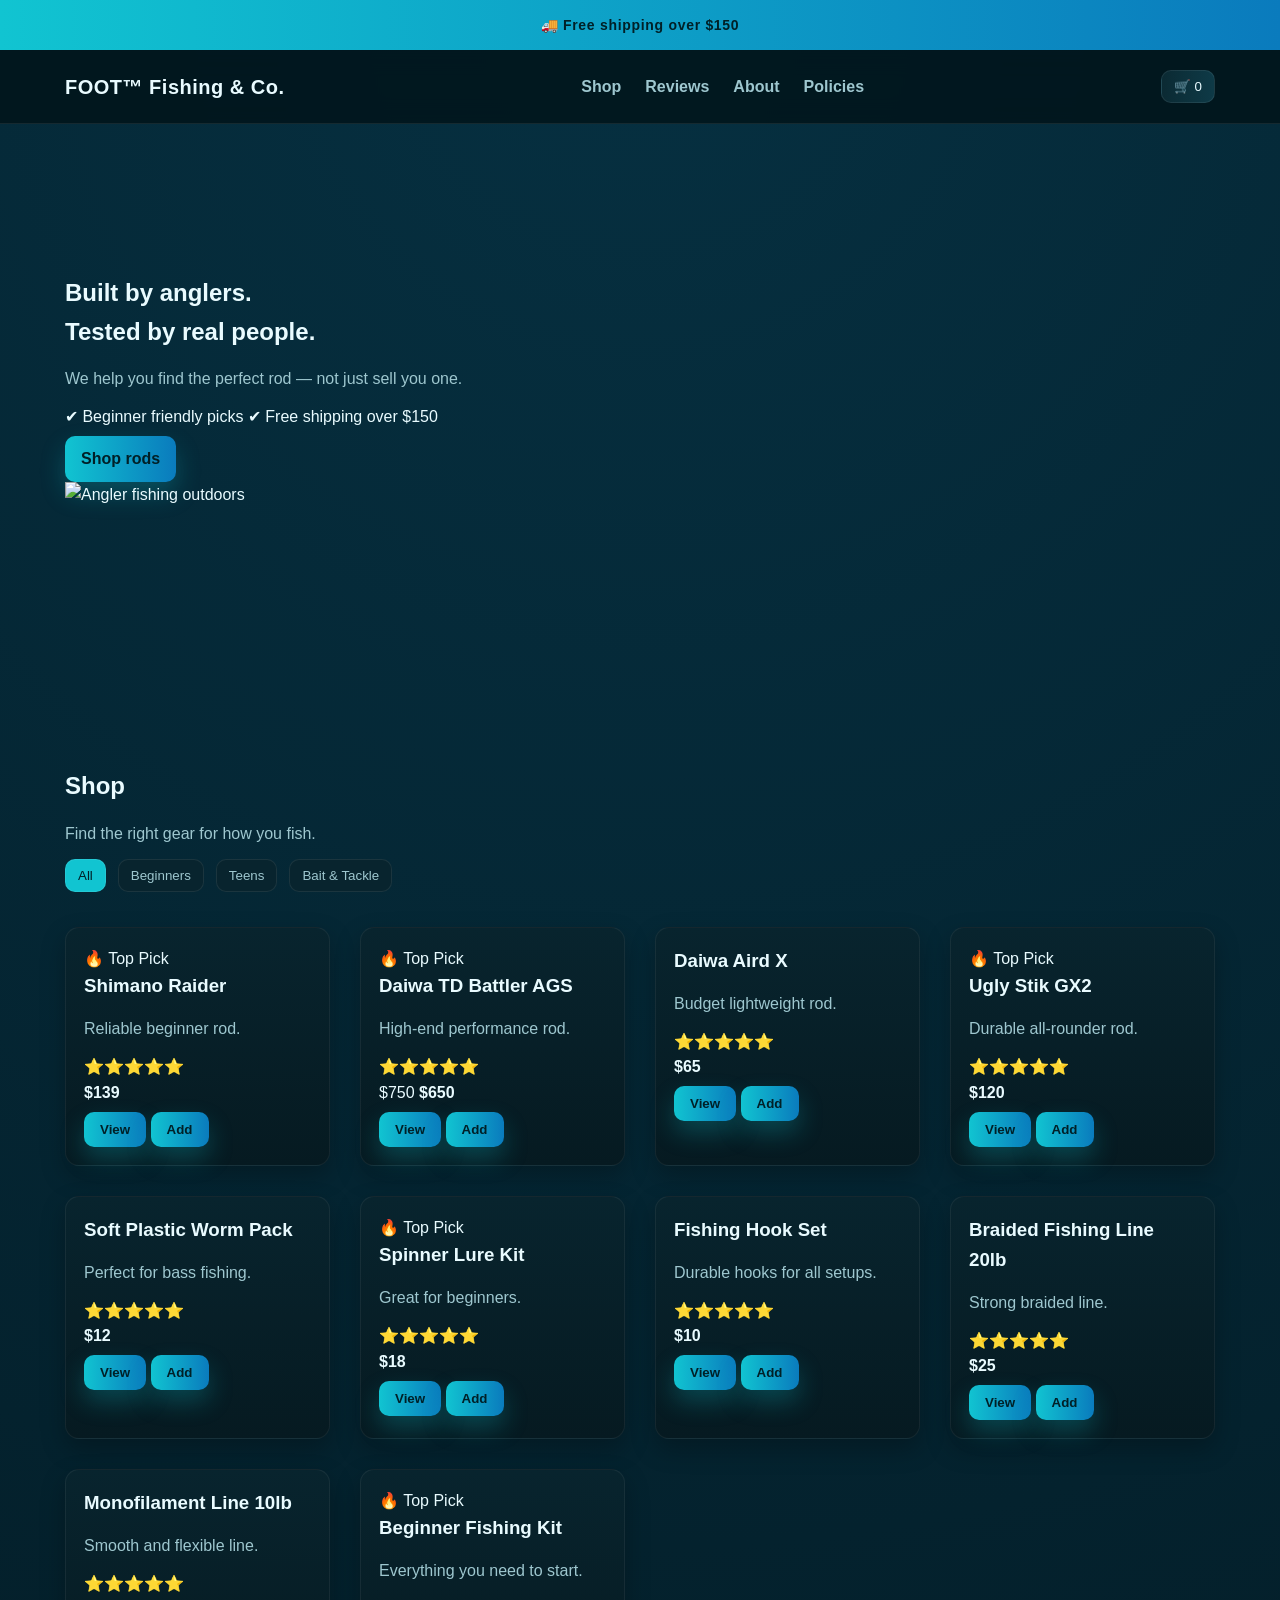
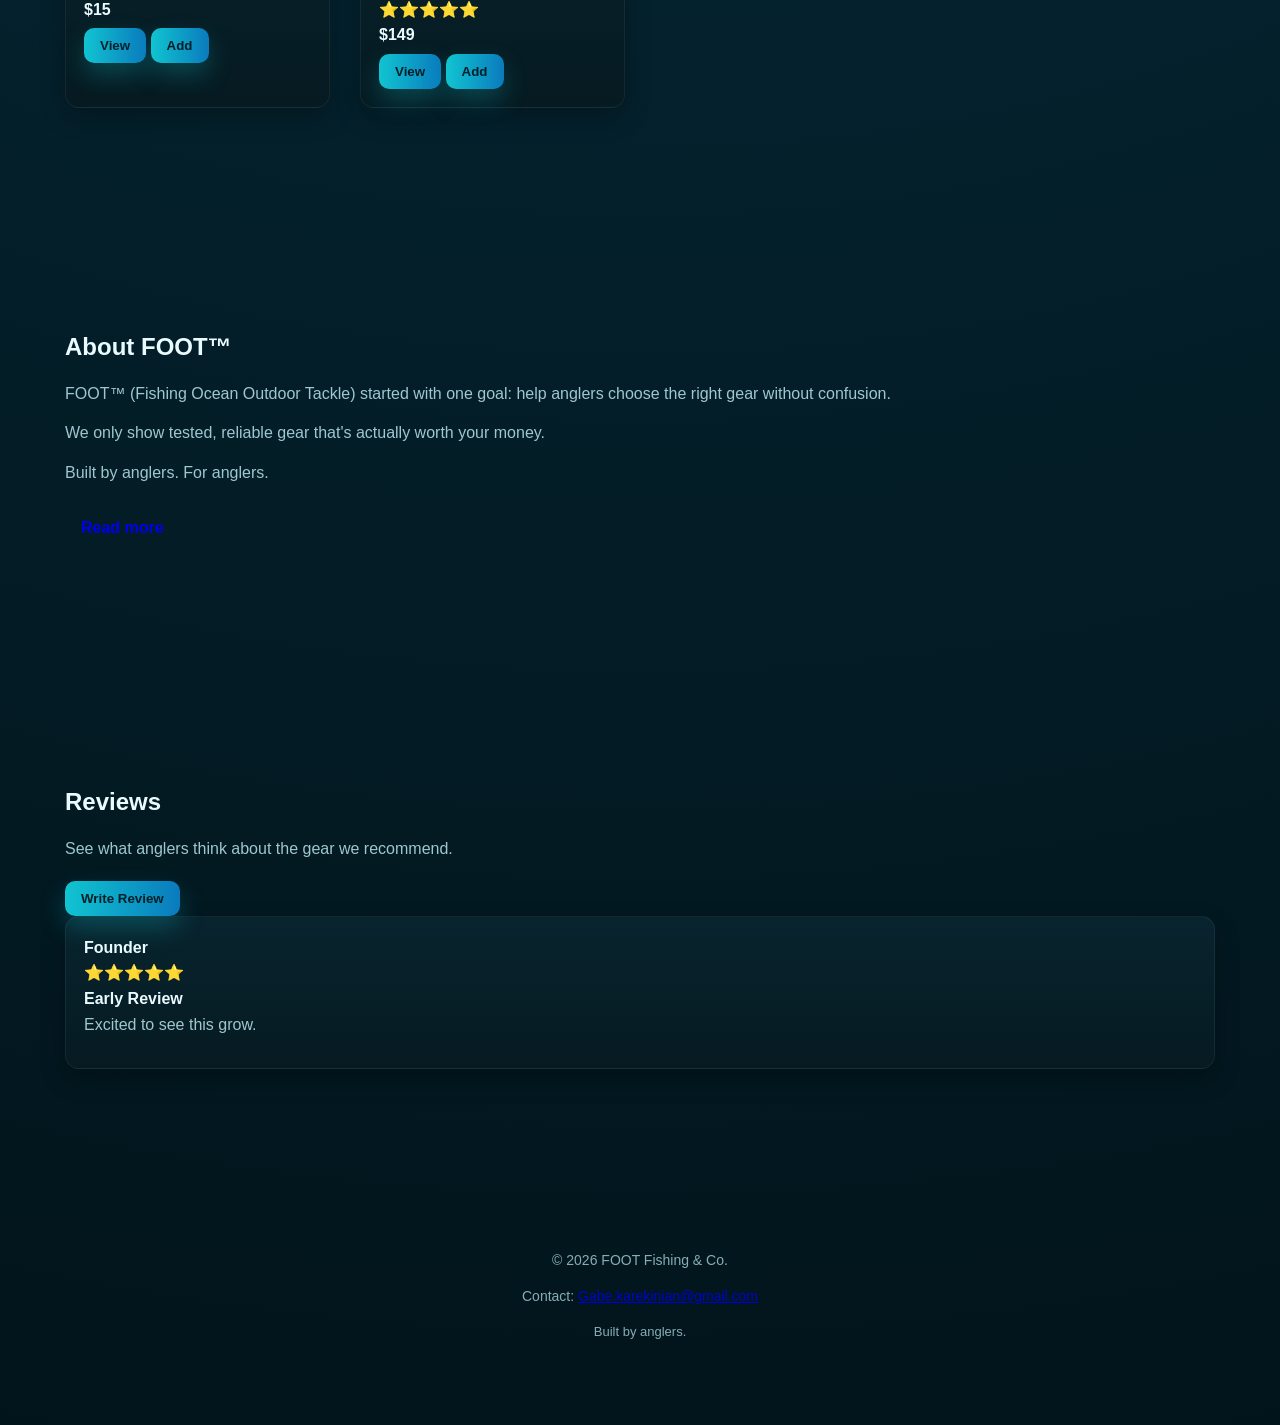
==== commit c9276161: "Update index.html" ====
--- a/index.html
+++ b/index.html
@@ -2,7 +2,8 @@
 <html lang="en">
 <head>
 <meta charset="utf-8">
-<meta name="viewport" content="width=device-width,initial-scale=1">
+<meta name="viewport" content="width=device-width, initial-scale=1">
+
 <title>FOOT Fishing & Co.</title>
 
 <link rel="stylesheet" href="styles.css">
@@ -12,185 +13,481 @@
 
 <body>
 
+<!-- =========================
+     SHIPPING BAR
+     ========================= -->
+
 <div class="shipping-bar">
-🚚 Free shipping over $150
+  🚚 Free shipping over $150
 </div>
 
+
+<!-- =========================
+     HEADER
+     ========================= -->
+
 <header class="site-header">
-<div class="container nav-wrap">
-
-<div class="brand">FOOT™ Fishing & Co.</div>
-
-<nav class="nav">
-<a href="#shop">Shop</a>
-<a href="#reviews">Reviews</a>
-<a href="#about">About</a>
-<a href="policies.html">Policies</a>
-</nav>
-
-<button id="cart-button" class="cart-button">
-🛒 <span id="cart-count">0</span>
-</button>
+
+  <div class="container nav-wrap">
+
+    <div class="brand">
+      FOOT™ Fishing & Co.
+    </div>
+
+    <nav class="nav" aria-label="Main navigation">
+      <a href="#shop">Shop</a>
+      <a href="#reviews">Reviews</a>
+      <a href="#about">About</a>
+      <a href="policies.html">Policies</a>
+    </nav>
+
+    <button
+      id="cart-button"
+      class="cart-button"
+      type="button"
+      aria-label="Open shopping cart"
+    >
+      🛒 <span id="cart-count">0</span>
+    </button>
+
+  </div>
+
+</header>
+
+
+<!-- =========================
+     HERO
+     ========================= -->
+
+<section class="hero">
+
+  <div class="container hero-wrap">
+
+    <!-- HERO TEXT -->
+
+    <div class="hero-content">
+
+      <h1>
+        Built by anglers.
+        <br>
+        Tested by real people.
+      </h1>
+
+      <p>
+        We help you find the perfect rod — not just sell you one.
+      </p>
+
+      <div class="hero-trust">
+
+        <span>
+          ✔ Beginner friendly picks
+        </span>
+
+        <span>
+          ✔ Free shipping over $150
+        </span>
+
+      </div>
+
+      <a href="#shop" class="btn primary">
+        Shop rods
+      </a>
+
+    </div>
+
+
+    <!-- HERO IMAGE -->
+
+    <div class="hero-image">
+
+      <img
+        src="images/fishing.jpg"
+        alt="Angler fishing outdoors"
+      >
+
+    </div>
+
+  </div>
+
+</section>
+
+
+<!-- =========================
+     SHOP
+     ========================= -->
+
+<section id="shop" class="container section">
+
+  <h2>Shop</h2>
+
+  <p>
+    Find the right gear for how you fish.
+  </p>
+
+  <div class="filter-row">
+
+    <button
+      class="filter active"
+      data-category="all"
+      type="button"
+    >
+      All
+    </button>
+
+    <button
+      class="filter"
+      data-category="Beginner"
+      type="button"
+    >
+      Beginners
+    </button>
+
+    <button
+      class="filter"
+      data-category="Teen"
+      type="button"
+    >
+      Teens
+    </button>
+
+    <button
+      class="filter"
+      data-category="Tackle"
+      type="button"
+    >
+      Bait &amp; Tackle
+    </button>
+
+  </div>
+
+  <div id="product-grid" class="product-grid"></div>
+
+</section>
+
+
+<!-- =========================
+     ABOUT
+     ========================= -->
+
+<section id="about" class="container section">
+
+  <h2>About FOOT™</h2>
+
+  <p>
+    FOOT™ (Fishing Ocean Outdoor Tackle) started with one goal:
+    help anglers choose the right gear without confusion.
+  </p>
+
+  <p>
+    We only show tested, reliable gear that's actually worth your money.
+  </p>
+
+  <p>
+    Built by anglers. For anglers.
+  </p>
+
+  <p style="margin-top:10px;">
+    <a href="about.html" class="btn">
+      Read more
+    </a>
+  </p>
+
+</section>
+
+
+<!-- =========================
+     REVIEWS
+     ========================= -->
+
+<section id="reviews" class="container section">
+
+  <h2>Reviews</h2>
+
+  <p>
+    See what anglers think about the gear we recommend.
+  </p>
+
+  <button
+    id="open-review"
+    class="btn primary"
+    type="button"
+  >
+    Write Review
+  </button>
+
+  <div id="review-list"></div>
+
+</section>
+
+
+<!-- =========================
+     CART MODAL
+     ========================= -->
+
+<div
+  class="modal hidden"
+  id="cart-modal"
+  role="dialog"
+  aria-modal="true"
+  aria-labelledby="cart-title"
+>
+
+  <div class="modal-box">
+
+    <button
+      id="close-cart"
+      type="button"
+      aria-label="Close shopping cart"
+    >
+      Close
+    </button>
+
+    <h2 id="cart-title">
+      Your Cart
+    </h2>
+
+    <div
+      id="shipping-progress"
+      class="shipping-progress"
+    ></div>
+
+    <div id="cart-items"></div>
+
+    <h3 id="cart-total">
+      Total: $0
+    </h3>
+
+    <button
+      id="checkout-btn"
+      class="btn primary"
+      type="button"
+    >
+      Enquire / Checkout
+    </button>
+
+  </div>
 
 </div>
-</header>
-
-<!-- HERO -->
-<section class="hero">
-<div class="container">
-
-<h1>Built by anglers. Tested by real people.</h1>
-<p>We help you find the perfect rod — not just sell you one.</p>
-
-<div class="hero-trust">
-<span>✔ Beginner friendly picks</span>
-<span>✔ Free shipping over $150</span>
+
+
+<!-- =========================
+     PRODUCT MODAL
+     ========================= -->
+
+<div
+  class="modal hidden"
+  id="product-modal"
+  role="dialog"
+  aria-modal="true"
+  aria-labelledby="product-modal-title"
+>
+
+  <div class="modal-box">
+
+    <button
+      id="close-product"
+      type="button"
+      aria-label="Close product details"
+    >
+      Close
+    </button>
+
+    <div id="product-content"></div>
+
+  </div>
+
 </div>
 
-<a href="#shop" class="btn primary">Shop rods</a>
+
+<!-- =========================
+     REVIEW MODAL
+     ========================= -->
+
+<div
+  class="modal hidden"
+  id="review-modal"
+  role="dialog"
+  aria-modal="true"
+  aria-labelledby="review-modal-title"
+>
+
+  <div class="modal-box">
+
+    <button
+      id="close-review"
+      type="button"
+      aria-label="Close review form"
+    >
+      Close
+    </button>
+
+    <h2 id="review-modal-title">
+      Write a Review
+    </h2>
+
+    <form id="review-form">
+
+      <input
+        id="review-name"
+        type="text"
+        placeholder="Name (optional)"
+        autocomplete="name"
+      >
+
+      <select
+        id="review-product"
+        required
+      ></select>
+
+      <select
+        id="review-rating"
+        required
+      >
+        <option value="5">5 Stars</option>
+        <option value="4">4 Stars</option>
+        <option value="3">3 Stars</option>
+      </select>
+
+      <input
+        id="review-title"
+        type="text"
+        placeholder="Review title"
+        required
+      >
+
+      <textarea
+        id="review-body"
+        placeholder="Write your review..."
+        rows="5"
+      ></textarea>
+
+      <button
+        type="submit"
+        class="btn primary"
+      >
+        Post Review
+      </button>
+
+    </form>
+
+  </div>
 
 </div>
-</section>
-
-<!-- SHOP -->
-<section id="shop" class="container section">
-
-<h2>Shop</h2>
-
-<div class="filter-row">
-<button class="filter active" data-category="all">All</button>
-<button class="filter" data-category="Beginner">Beginners</button>
-<button class="filter" data-category="Teen">Teens</button>
-<button class="filter" data-category="Tackle">Bait & Tackle</button>
+
+
+<!-- =========================
+     ORDER / ENQUIRY MODAL
+     ========================= -->
+
+<div
+  class="modal hidden"
+  id="order-modal"
+  role="dialog"
+  aria-modal="true"
+  aria-labelledby="order-modal-title"
+>
+
+  <div class="modal-box">
+
+    <button
+      id="close-order"
+      type="button"
+      aria-label="Close enquiry form"
+    >
+      Close
+    </button>
+
+    <h2 id="order-modal-title">
+      Order / Enquiry
+    </h2>
+
+    <p style="color:var(--muted); margin-bottom:10px;">
+      We're not set up for payments yet — send an enquiry and
+      we'll help you out.
+    </p>
+
+    <p style="font-size:13px; color:var(--muted); margin-bottom:20px;">
+      We usually respond within 24–48 hours.
+    </p>
+
+    <form id="order-form">
+
+      <input
+        id="cust-name"
+        type="text"
+        placeholder="Your name"
+        autocomplete="name"
+        required
+      >
+
+      <input
+        id="cust-email"
+        type="email"
+        placeholder="Your email"
+        autocomplete="email"
+        required
+      >
+
+      <input
+        id="location"
+        type="text"
+        placeholder="Location"
+        autocomplete="address-level2"
+        required
+      >
+
+      <select
+        id="order-product-select"
+        required
+      ></select>
+
+      <textarea
+        id="message"
+        placeholder="Extra details"
+        rows="5"
+      ></textarea>
+
+      <button
+        type="submit"
+        class="btn primary"
+      >
+        Send Enquiry
+      </button>
+
+    </form>
+
+  </div>
+
 </div>
 
-<div id="product-grid" class="product-grid"></div>
-
-</section>
-
-<!-- ABOUT -->
-<section id="about" class="container section">
-<h2>About FOOT™</h2>
-
-<p>
-FOOT™ (Fishing Ocean Outdoor Tackle) started with one goal:
-help anglers choose the right gear without confusion.
-</p>
-
-<p>
-We only show tested, reliable gear that’s actually worth your money.
-</p>
-
-<p>Built by anglers. For anglers.</p>
-
-<p style="margin-top:10px;">
-<a href="about.html" class="btn">Read more</a>
-</p>
-</section>
-
-<!-- REVIEWS -->
-<section id="reviews" class="container section">
-<h2>Reviews</h2>
-
-<button id="open-review" class="btn primary">Write Review</button>
-<div id="review-list"></div>
-</section>
-
-<!-- CART MODAL -->
-<div class="modal hidden" id="cart-modal">
-<div class="modal-box">
-
-<button id="close-cart">Close</button>
-
-<h2>Your Cart</h2>
-
-<div id="shipping-progress"></div>
-<div id="cart-items"></div>
-
-<h3 id="cart-total">Total: $0</h3>
-
-<button id="checkout-btn" class="btn primary">Enquire / Checkout</button>
-
-</div>
-</div>
-
-<!-- PRODUCT MODAL -->
-<div class="modal hidden" id="product-modal">
-<div class="modal-box">
-
-<button id="close-product">Close</button>
-<div id="product-content"></div>
-
-</div>
-</div>
-
-<!-- REVIEW MODAL -->
-<div class="modal hidden" id="review-modal">
-<div class="modal-box">
-
-<button id="close-review">Close</button>
-
-<form id="review-form">
-
-<input id="review-name" placeholder="Name (optional)">
-
-<select id="review-product"></select>
-
-<select id="review-rating">
-<option value="5">5</option>
-<option value="4">4</option>
-<option value="3">3</option>
-</select>
-
-<input id="review-title" placeholder="Title" required>
-<textarea id="review-body" placeholder="Write your review..."></textarea>
-
-<button type="submit" class="btn primary">Post</button>
-
-</form>
-
-</div>
-</div>
-
-<!-- ORDER / ENQUIRY MODAL -->
-<div class="modal hidden" id="order-modal">
-<div class="modal-box">
-
-<button id="close-order">Close</button>
-
-<h2>Order / Enquiry</h2>
-
-<p style="color:var(--muted); margin-bottom:10px;">
-We're not set up for payments yet — send an enquiry and we’ll help you out.
-</p>
-
-<p style="font-size:13px; color:var(--muted);">
-We usually respond within 24–48 hours.
-</p>
-
-<form id="order-form">
-
-<input id="cust-name" placeholder="Your name" required>
-<input id="cust-email" placeholder="Your email" required>
-<input id="location" placeholder="Location" required>
-
-<select id="order-product-select"></select>
-
-<textarea id="message" placeholder="Extra details"></textarea>
-
-<button type="submit" class="btn primary">Send Enquiry</button>
-
-</form>
-
-</div>
-</div>
-
-<!-- FOOTER -->
+
+<!-- =========================
+     FOOTER
+     ========================= -->
+
 <footer class="site-footer">
-<p>© 2026 FOOT Fishing & Co.</p>
-<p>Contact: Gabe.karekinian@gmail.com</p>
-<p style="font-size:13px; color:var(--muted);">Built by anglers.</p>
+
+  <p>
+    © 2026 FOOT Fishing &amp; Co.
+  </p>
+
+  <p>
+    Contact:
+    <a href="mailto:Gabe.karekinian@gmail.com">
+      Gabe.karekinian@gmail.com
+    </a>
+  </p>
+
+  <p style="font-size:13px; color:var(--muted);">
+    Built by anglers.
+  </p>
+
 </footer>
+
+
+<!-- =========================
+     JAVASCRIPT
+     ========================= -->
 
 <script src="products.js"></script>
 <script src="app.js"></script>
--- a/styles.css
+++ b/styles.css
@@ -5,6 +5,11 @@
   --accent2:#0a7bbd;
   --text:#e9fbff;
   --muted:#9ec7cf;
+
+  /* PRO ADDITIONS */
+  --radius:14px;
+  --shadow:0 10px 25px rgba(0,0,0,0.25);
+  --shadow-hover:0 18px 45px rgba(0,0,0,0.35);
 }
 
 /* RESET */
@@ -18,7 +23,10 @@
   font-family:'Segoe UI', sans-serif;
   background:radial-gradient(circle at top,#063041,#02141b);
   color:var(--text);
-  line-height:1.5;
+  line-height:1.6;
+  min-height:100vh;
+  -webkit-font-smoothing:antialiased;
+  padding:0;
 }
 
 /* LAYOUT */
@@ -26,24 +34,55 @@
   width:92%;
   max-width:1150px;
   margin:auto;
-}
-
-/* SHIPPING BAR */
+  padding-top:10px;
+  padding-bottom:10px;
+}
+
+/* =========================
+   SPACING SYSTEM (IMPORTANT)
+   ========================= */
+
+.section{
+  padding:110px 0; /* BIG PRO SPACE */
+}
+
+.hero{
+  padding:140px 0;
+}
+
+h1,h2,h3{
+  margin-bottom:14px;
+}
+
+p{
+  margin-bottom:12px;
+  color:var(--muted);
+  line-height:1.7;
+}
+
+/* =========================
+   SHIPPING BAR
+   ========================= */
+
 .shipping-bar{
   text-align:center;
-  padding:12px;
+  padding:14px;
   font-weight:800;
-  background:linear-gradient(90deg,#11c4d1,#0a7bbd);
+  background:linear-gradient(90deg,var(--accent),var(--accent2));
   color:#012027;
-  letter-spacing:.5px;
-}
-
-/* HEADER */
+  letter-spacing:.7px;
+  font-size:14px;
+}
+
+/* =========================
+   HEADER (PREMIUM FEEL)
+   ========================= */
+
 .site-header{
   position:sticky;
   top:0;
-  background:rgba(2,20,27,0.9);
-  backdrop-filter:blur(10px);
+  background:rgba(2,20,27,0.85);
+  backdrop-filter:blur(12px);
   border-bottom:1px solid rgba(255,255,255,.08);
   z-index:10;
 }
@@ -51,32 +90,252 @@
 .nav-wrap{
   display:flex;
   align-items:center;
-  padding:18px 0;
-  gap:30px;
+  justify-content:space-between;
+  padding:20px 0;
+  gap:20px;
 }
 
 /* BRAND */
 .brand{
   font-weight:900;
-  font-size:18px;
+  font-size:20px;
+  letter-spacing:.5px;
+  white-space:nowrap;
 }
 
 /* NAV */
 nav{
-  margin-left:auto;
-  display:flex;
-  gap:30px;
+  display:flex;
+  gap:24px;
+  align-items:center;
 }
 
 nav a{
   text-decoration:none;
   color:var(--muted);
+  font-weight:600;
+  position:relative;
+  transition:.2s;
+}
+
+nav a:hover{
+  color:#fff;
+}
+
+/* hover underline */
+nav a::after{
+  content:"";
+  position:absolute;
+  left:0;
+  bottom:-5px;
+  width:0%;
+  height:2px;
+  background:var(--accent);
+  transition:.2s;
+}
+
+nav a:hover::after{
+  width:100%;
+}
+
+/* =========================
+   BUTTONS (PREMIUM)
+   ========================= */
+
+.btn{
+  display:inline-block;
+  padding:10px 16px;
+  border-radius:10px;
+  border:none;
+  cursor:pointer;
+  text-decoration:none;
   font-weight:700;
   transition:.2s;
-}
-
-nav a:hover{
+  margin-top:6px;
+}
+
+.btn.primary{
+  background:linear-gradient(90deg,var(--accent),var(--accent2));
+  color:#012027;
+  box-shadow:0 12px 25px rgba(17,196,209,0.25);
+}
+
+.btn.primary:hover{
+  transform:translateY(-2px);
+  box-shadow:0 16px 40px rgba(17,196,209,0.35);
+}
+
+/* =========================
+   CART BUTTON
+   ========================= */
+
+.cart-button{
+  background:linear-gradient(90deg,#0b2a33,#0e3a47);
+  border:1px solid rgba(255,255,255,0.08);
+  color:var(--text);
+  padding:8px 12px;
+  border-radius:10px;
+  cursor:pointer;
+  transition:.2s;
+}
+
+.cart-button:hover{
+  transform:scale(1.05);
+  border-color:var(--accent);
+}
+
+/* =========================
+   PRODUCT GRID (REAL STORE FEEL)
+   ========================= */
+
+.product-grid{
+  display:grid;
+  grid-template-columns:repeat(auto-fit,minmax(220px,1fr));
+  gap:30px;
+  margin-top:25px;
+}
+
+/* PRODUCT CARD (MAJOR UPGRADE) */
+.product-card{
+  background:linear-gradient(180deg,var(--card),#061a21);
+  padding:18px;
+  border-radius:var(--radius);
+  border:1px solid rgba(255,255,255,0.06);
+  box-shadow:var(--shadow);
+  transition:.25s ease;
+}
+
+.product-card:hover{
+  transform:translateY(-8px);
+  box-shadow:var(--shadow-hover);
+  border-color:rgba(17,196,209,0.4);
+}
+
+/* =========================
+   FILTERS
+   ========================= */
+
+.filter-row{
+  display:flex;
+  flex-wrap:wrap;
+  gap:12px;
+  margin-bottom:35px;
+}
+
+.filter{
+  background:var(--card);
+  color:var(--muted);
+  border:1px solid rgba(255,255,255,0.08);
+  padding:8px 12px;
+  border-radius:10px;
+  cursor:pointer;
+  transition:.2s;
+}
+
+.filter:hover{
+  border-color:var(--accent);
+  transform:translateY(-1px);
+}
+
+.filter.active{
+  background:var(--accent);
+  color:#012027;
+}
+
+/* =========================
+   MODALS (MORE PREMIUM)
+   ========================= */
+
+.modal{
+  position:fixed;
+  inset:0;
+  background:rgba(0,0,0,0.6);
+  display:flex;
+  justify-content:center;
+  align-items:center;
+}
+
+.modal.hidden{
+  display:none;
+}
+
+.modal-box{
+  background:linear-gradient(180deg,var(--card),#061a21);
+  padding:26px;
+  border-radius:18px;
+  width:92%;
+  max-width:520px;
+  border:1px solid rgba(255,255,255,0.08);
+  box-shadow:0 25px 60px rgba(0,0,0,0.4);
+}
+
+/* =========================
+   CART ITEMS
+   ========================= */
+
+.cart-item{
+  display:flex;
+  justify-content:space-between;
+  align-items:center;
+  padding:14px;
+  margin:10px 0;
+  background:rgba(255,255,255,0.03);
+  border-radius:10px;
+  border:1px solid rgba(255,255,255,0.04);
+}
+
+/* QTY CONTROLS */
+.qty-controls{
+  display:flex;
+  gap:10px;
+  align-items:center;
+}
+
+.qty-controls button{
+  width:26px;
+  height:26px;
+  border-radius:6px;
+  border:1px solid rgba(255,255,255,0.1);
+  background:var(--card);
   color:white;
-}
-
-/
+  cursor:pointer;
+}
+
+/* =========================
+   FOOTER (CLEAN BRAND FEEL)
+   ========================= */
+
+.site-footer{
+  text-align:center;
+  padding:70px 0;
+  color:var(--muted);
+  font-size:14px;
+  opacity:0.85;
+}
+
+/* =========================
+   MOBILE OPTIMISATION
+   ========================= */
+
+@media (max-width:768px){
+  nav{
+    gap:14px;
+    flex-wrap:wrap;
+  }
+
+  .brand{
+    font-size:18px;
+  }
+
+  .hero{
+    padding:100px 0;
+  }
+
+  .section{
+    padding:80px 0;
+  }
+
+  .product-grid{
+    gap:20px;
+  }
+}
